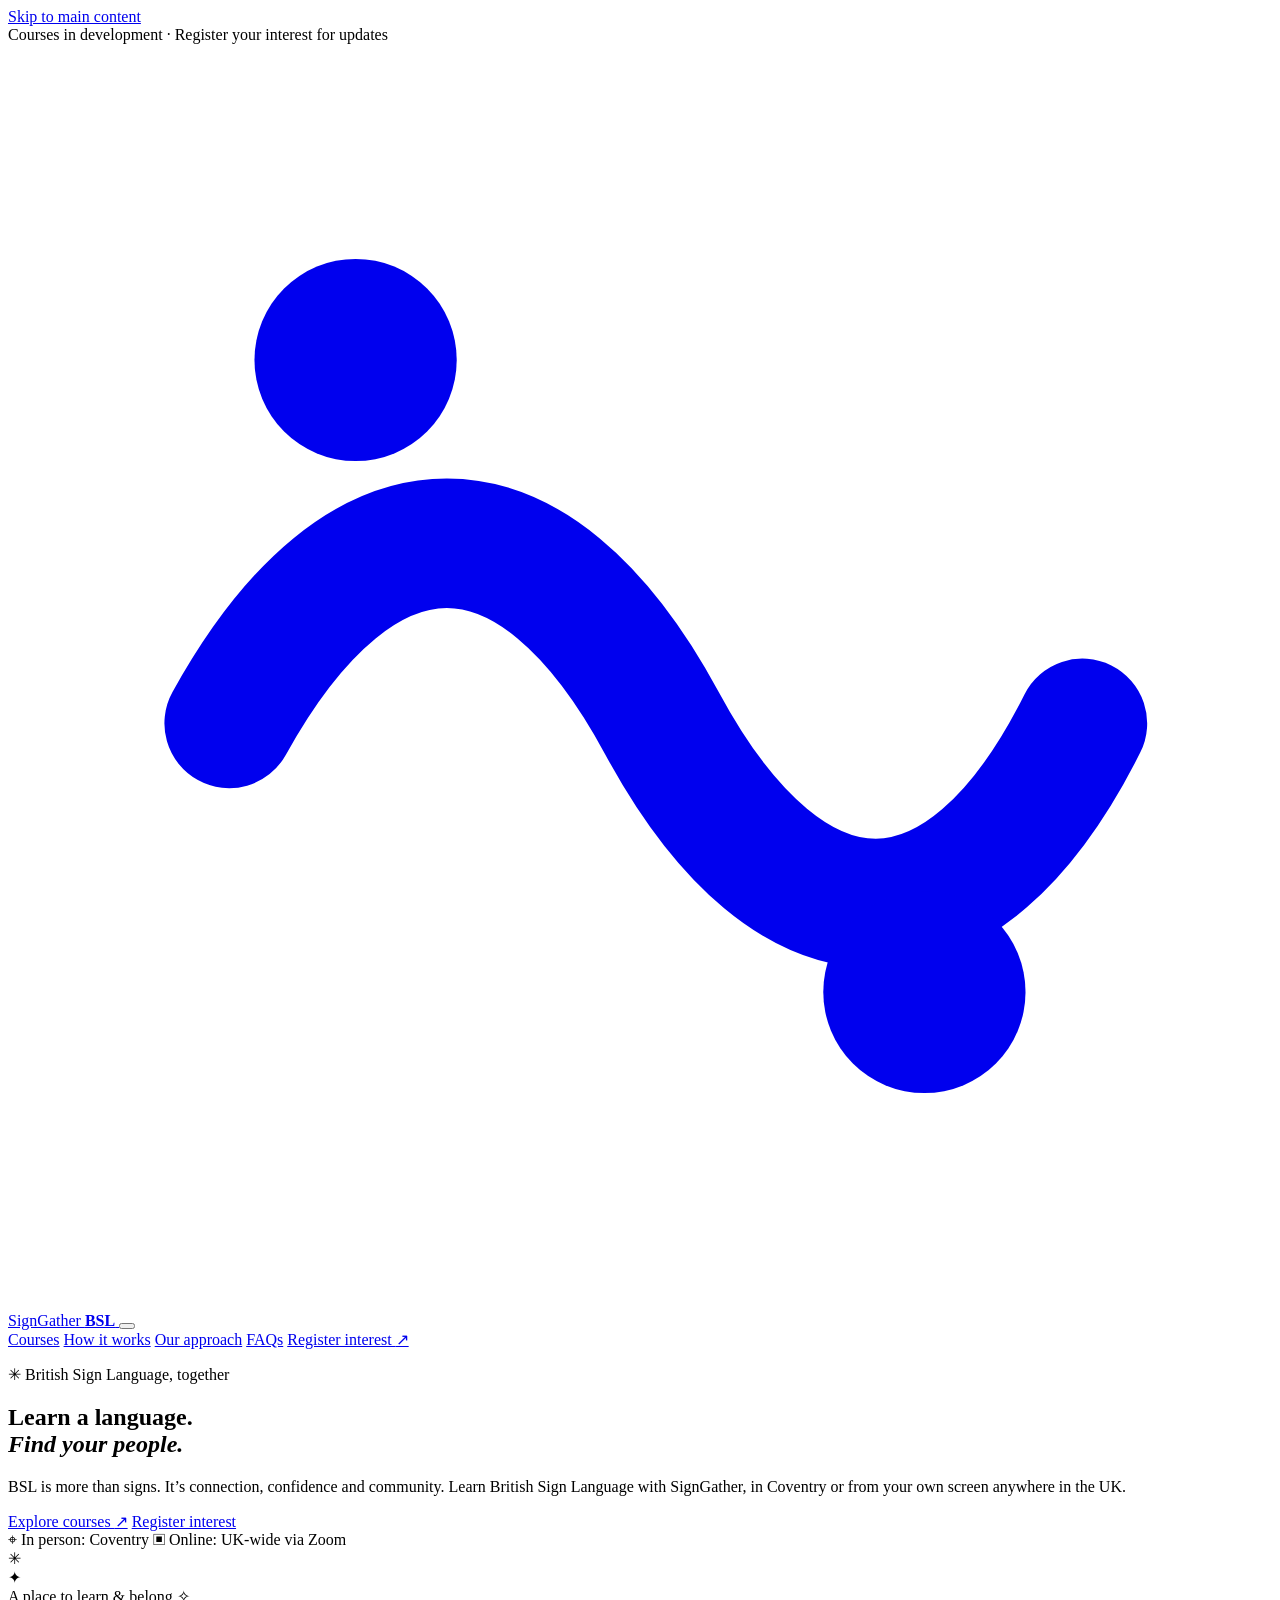
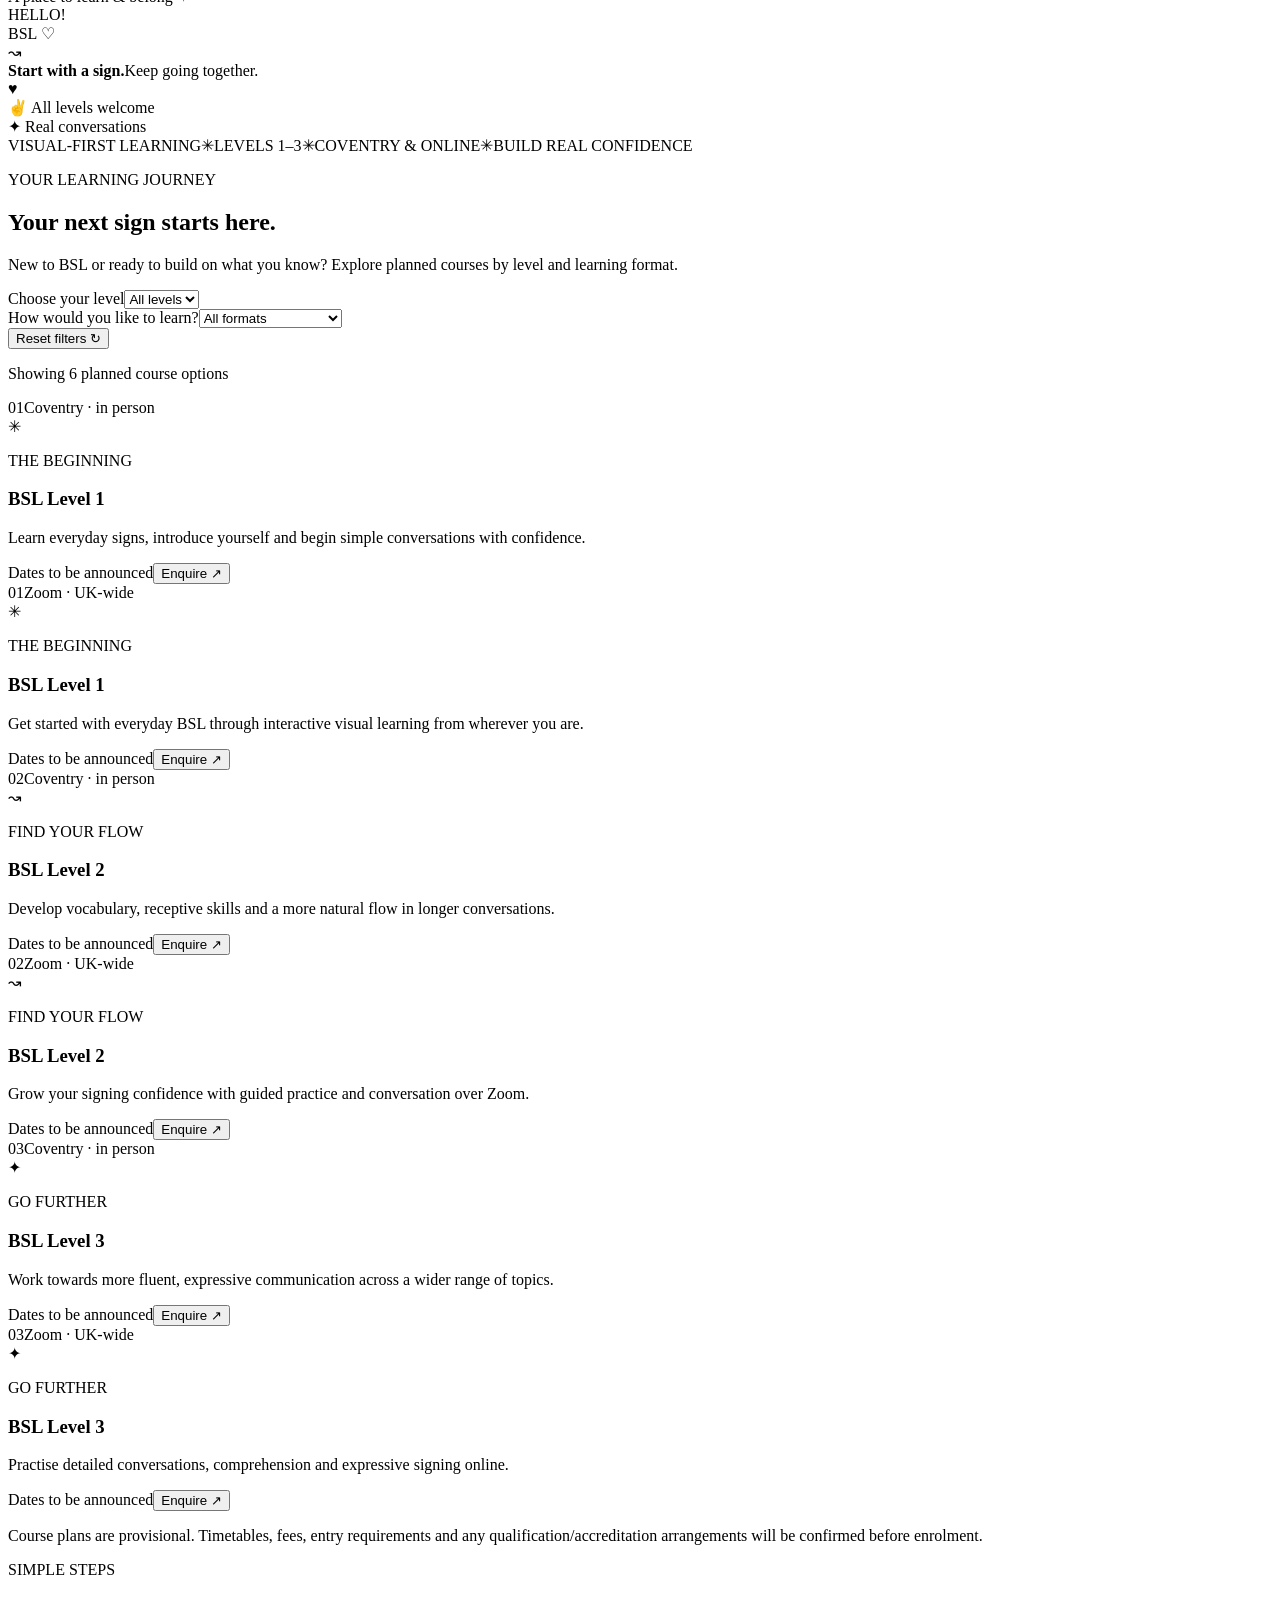
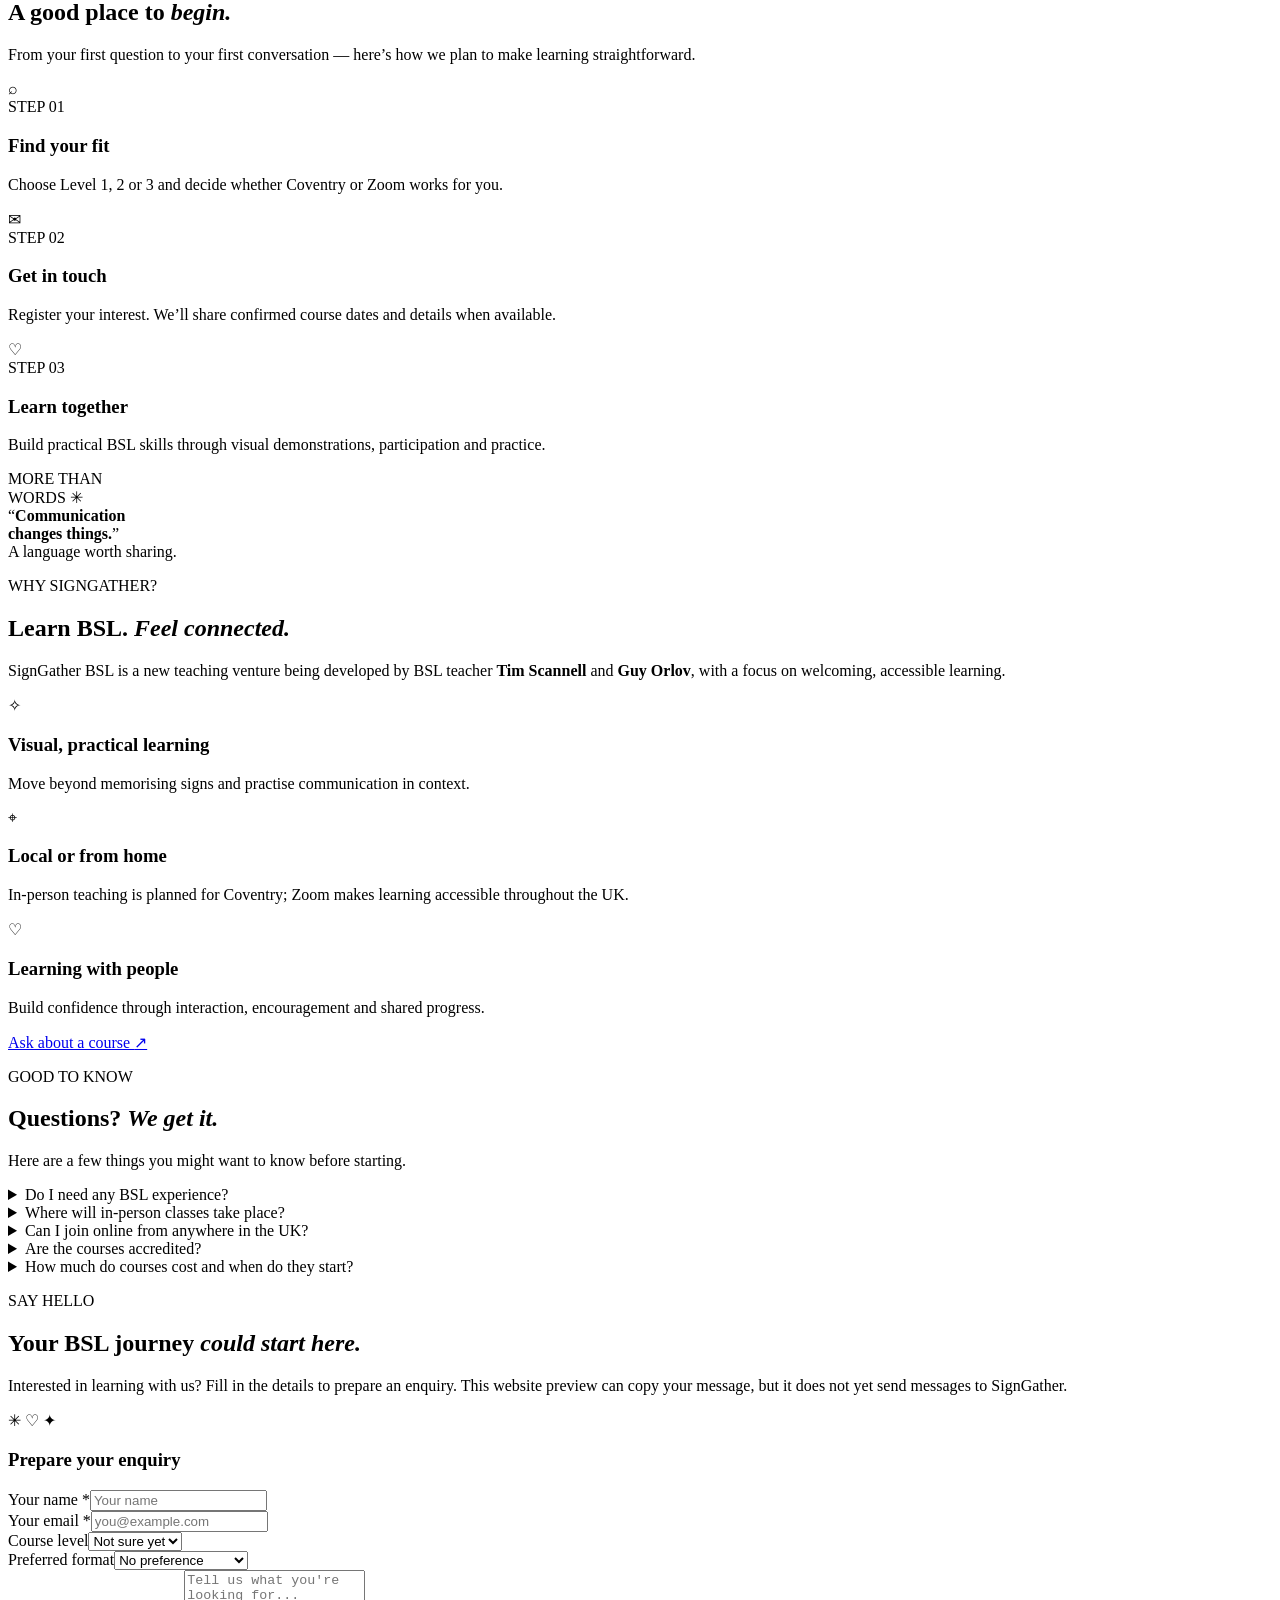
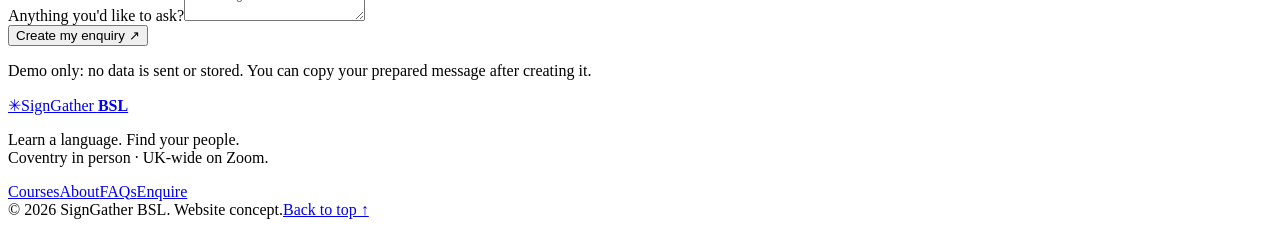
==== index.html @ 5416226f "Build SignGather BSL responsive homepage and course enquiry preview" ====
<!doctype html>
<html lang="en-GB">
<head>
  <meta charset="utf-8">
  <meta name="viewport" content="width=device-width, initial-scale=1">
  <meta name="theme-color" content="#153f44">
  <meta name="description" content="SignGather BSL: friendly British Sign Language learning at Levels 1–3. Join in-person courses in Coventry or learn on Zoom from anywhere in the UK.">
  <meta property="og:type" content="website">
  <meta property="og:title" content="SignGather BSL | Learn a language. Find your people.">
  <meta property="og:description" content="BSL Levels 1–3, in person in Coventry and online across the UK.">
  <title>SignGather BSL | Coventry & Online British Sign Language Courses</title>
  <link rel="icon" type="image/svg+xml" href="favicon.svg">
  <link rel="stylesheet" href="styles.css">
  <script type="application/ld+json">
  {"@context":"https://schema.org","@type":"EducationalOrganization","name":"SignGather BSL","description":"British Sign Language courses at Levels 1 to 3, in person in Coventry and online nationwide.","areaServed":[{"@type":"City","name":"Coventry"},{"@type":"Country","name":"United Kingdom"}]}
  </script>
  <script src="script.js" defer></script>
</head>
<body>
  <a class="skip-link" href="#main">Skip to main content</a>
  <div class="announcement"><span class="announcement-dot" aria-hidden="true"></span> Courses in development · Register your interest for updates</div>
  <header class="site-header">
    <div class="container header-inner">
      <a class="brand" href="#home" aria-label="SignGather BSL, homepage">
        <span class="brand-icon" aria-hidden="true"><svg viewBox="0 0 40 40"><path d="M7 21.5c4.2-7.6 9.6-7.6 13.7 0s9.5 7.6 13.3 0" fill="none" stroke="currentColor" stroke-width="4.1" stroke-linecap="round"/><circle cx="11" cy="10" r="3.2" fill="currentColor"/><circle cx="29" cy="30" r="3.2" fill="currentColor"/></svg></span>
        <span class="brand-name">SignGather <strong>BSL</strong></span>
      </a>
      <button type="button" class="menu-toggle" aria-expanded="false" aria-controls="main-navigation" aria-label="Open navigation"><span></span><span></span><span></span></button>
      <nav id="main-navigation" class="main-nav" aria-label="Main navigation">
        <a href="#courses">Courses</a>
        <a href="#how-it-works">How it works</a>
        <a href="#about">Our approach</a>
        <a href="#faq">FAQs</a>
        <a href="#enquire" class="nav-cta">Register interest <span aria-hidden="true">↗</span></a>
      </nav>
    </div>
  </header>

  <main id="main">
    <section class="hero" id="home" aria-labelledby="hero-heading">
      <div class="container hero-grid">
        <div class="hero-copy">
          <p class="eyebrow"><span class="eyebrow-icon" aria-hidden="true">✳</span> British Sign Language, together</p>
          <h1 id="hero-heading">Learn a language.<br><em>Find your people.</em></h1>
          <p class="hero-description">BSL is more than signs. It’s connection, confidence and community. Learn British Sign Language with SignGather, in Coventry or from your own screen anywhere in the UK.</p>
          <div class="hero-actions">
            <a href="#courses" class="button button-dark">Explore courses <span aria-hidden="true">↗</span></a>
            <a href="#enquire" class="button button-outline">Register interest</a>
          </div>
          <div class="hero-meta" aria-label="Available learning formats">
            <span><span class="meta-icon" aria-hidden="true">⌖</span> In person: Coventry</span>
            <span><span class="meta-icon" aria-hidden="true">▣</span> Online: UK-wide via Zoom</span>
          </div>
        </div>
        <div class="hero-art" aria-label="Illustration representing BSL learning and community">
          <div class="hero-orbit hero-orbit-one"></div>
          <div class="hero-orbit hero-orbit-two"></div>
          <div class="art-spark art-spark-one" aria-hidden="true">✳</div>
          <div class="art-spark art-spark-two" aria-hidden="true">✦</div>
          <div class="lesson-card">
            <div class="lesson-card-top"><span class="live-dot"></span> A place to learn & belong <span aria-hidden="true">✧</span></div>
            <div class="lesson-visual">
              <div class="person person-one"><span class="person-head"></span><span class="person-body"></span><span class="speech-bubble">HELLO!</span></div>
              <div class="person person-two"><span class="person-head"></span><span class="person-body"></span><span class="speech-bubble">BSL ♡</span></div>
              <div class="connecting-line" aria-hidden="true">↝</div>
            </div>
            <div class="lesson-card-bottom"><div><strong>Start with a sign.</strong><span>Keep going together.</span></div><span class="lesson-heart" aria-hidden="true">♥</span></div>
          </div>
          <div class="float-note float-note-top"><span aria-hidden="true">✌</span> All levels welcome</div>
          <div class="float-note float-note-bottom"><span aria-hidden="true">✦</span> Real conversations</div>
        </div>
      </div>
      <div class="hero-wave" aria-hidden="true"></div>
    </section>

    <section class="trust-strip" aria-label="Ways to learn">
      <div class="container trust-inner"><span>VISUAL-FIRST LEARNING</span><span class="trust-separator" aria-hidden="true">✳</span><span>LEVELS 1–3</span><span class="trust-separator" aria-hidden="true">✳</span><span>COVENTRY & ONLINE</span><span class="trust-separator" aria-hidden="true">✳</span><span>BUILD REAL CONFIDENCE</span></div>
    </section>

    <section class="section courses-section" id="courses" aria-labelledby="courses-heading">
      <div class="container">
        <div class="section-heading">
          <div><p class="eyebrow">YOUR LEARNING JOURNEY</p><h2 id="courses-heading">Your next sign starts <span class="highlight-underline">here.</span></h2></div>
          <p>New to BSL or ready to build on what you know? Explore planned courses by level and learning format.</p>
        </div>
        <div class="filter-bar" role="group" aria-label="Filter courses">
          <div class="filter-control"><label for="level-filter">Choose your level</label><select id="level-filter"><option value="all">All levels</option><option value="1">Level 1</option><option value="2">Level 2</option><option value="3">Level 3</option></select></div>
          <div class="filter-control"><label for="format-filter">How would you like to learn?</label><select id="format-filter"><option value="all">All formats</option><option value="coventry">In person · Coventry</option><option value="zoom">Online · Zoom</option></select></div>
          <button type="button" id="reset-filters" class="reset-button">Reset filters <span aria-hidden="true">↻</span></button>
        </div>
        <p id="course-count" class="course-count" role="status" aria-live="polite">Showing 6 planned course options</p>
        <div class="course-grid" id="course-grid">
          <article class="course-card" data-level="1" data-format="coventry">
            <div class="card-top"><span class="card-number">01</span><span class="tag tag-coral">Coventry · in person</span></div>
            <span class="card-symbol" aria-hidden="true">✳</span><p class="card-category">THE BEGINNING</p><h3>BSL Level 1</h3><p>Learn everyday signs, introduce yourself and begin simple conversations with confidence.</p>
            <div class="card-footer"><span>Dates to be announced</span><button type="button" class="course-select" data-course="Level 1" data-mode="Coventry in person" aria-label="Enquire about BSL Level 1 in Coventry">Enquire <span aria-hidden="true">↗</span></button></div>
          </article>
          <article class="course-card" data-level="1" data-format="zoom">
            <div class="card-top"><span class="card-number">01</span><span class="tag tag-blue">Zoom · UK-wide</span></div>
            <span class="card-symbol" aria-hidden="true">✳</span><p class="card-category">THE BEGINNING</p><h3>BSL Level 1</h3><p>Get started with everyday BSL through interactive visual learning from wherever you are.</p>
            <div class="card-footer"><span>Dates to be announced</span><button type="button" class="course-select" data-course="Level 1" data-mode="Online via Zoom" aria-label="Enquire about BSL Level 1 online">Enquire <span aria-hidden="true">↗</span></button></div>
          </article>
          <article class="course-card" data-level="2" data-format="coventry">
            <div class="card-top"><span class="card-number">02</span><span class="tag tag-coral">Coventry · in person</span></div>
            <span class="card-symbol" aria-hidden="true">↝</span><p class="card-category">FIND YOUR FLOW</p><h3>BSL Level 2</h3><p>Develop vocabulary, receptive skills and a more natural flow in longer conversations.</p>
            <div class="card-footer"><span>Dates to be announced</span><button type="button" class="course-select" data-course="Level 2" data-mode="Coventry in person" aria-label="Enquire about BSL Level 2 in Coventry">Enquire <span aria-hidden="true">↗</span></button></div>
          </article>
          <article class="course-card" data-level="2" data-format="zoom">
            <div class="card-top"><span class="card-number">02</span><span class="tag tag-blue">Zoom · UK-wide</span></div>
            <span class="card-symbol" aria-hidden="true">↝</span><p class="card-category">FIND YOUR FLOW</p><h3>BSL Level 2</h3><p>Grow your signing confidence with guided practice and conversation over Zoom.</p>
            <div class="card-footer"><span>Dates to be announced</span><button type="button" class="course-select" data-course="Level 2" data-mode="Online via Zoom" aria-label="Enquire about BSL Level 2 online">Enquire <span aria-hidden="true">↗</span></button></div>
          </article>
          <article class="course-card" data-level="3" data-format="coventry">
            <div class="card-top"><span class="card-number">03</span><span class="tag tag-coral">Coventry · in person</span></div>
            <span class="card-symbol" aria-hidden="true">✦</span><p class="card-category">GO FURTHER</p><h3>BSL Level 3</h3><p>Work towards more fluent, expressive communication across a wider range of topics.</p>
            <div class="card-footer"><span>Dates to be announced</span><button type="button" class="course-select" data-course="Level 3" data-mode="Coventry in person" aria-label="Enquire about BSL Level 3 in Coventry">Enquire <span aria-hidden="true">↗</span></button></div>
          </article>
          <article class="course-card" data-level="3" data-format="zoom">
            <div class="card-top"><span class="card-number">03</span><span class="tag tag-blue">Zoom · UK-wide</span></div>
            <span class="card-symbol" aria-hidden="true">✦</span><p class="card-category">GO FURTHER</p><h3>BSL Level 3</h3><p>Practise detailed conversations, comprehension and expressive signing online.</p>
            <div class="card-footer"><span>Dates to be announced</span><button type="button" class="course-select" data-course="Level 3" data-mode="Online via Zoom" aria-label="Enquire about BSL Level 3 online">Enquire <span aria-hidden="true">↗</span></button></div>
          </article>
        </div>
        <p class="small-print">Course plans are provisional. Timetables, fees, entry requirements and any qualification/accreditation arrangements will be confirmed before enrolment.</p>
      </div>
    </section>

    <section class="section steps-section" id="how-it-works" aria-labelledby="steps-heading">
      <div class="container">
        <div class="centered-heading"><p class="eyebrow">SIMPLE STEPS</p><h2 id="steps-heading">A good place to <em>begin.</em></h2><p>From your first question to your first conversation — here’s how we plan to make learning straightforward.</p></div>
        <div class="steps-grid">
          <div class="step"><div class="step-icon" aria-hidden="true">⌕</div><span class="step-index">STEP 01</span><h3>Find your fit</h3><p>Choose Level 1, 2 or 3 and decide whether Coventry or Zoom works for you.</p></div>
          <div class="step"><div class="step-icon" aria-hidden="true">✉</div><span class="step-index">STEP 02</span><h3>Get in touch</h3><p>Register your interest. We’ll share confirmed course dates and details when available.</p></div>
          <div class="step"><div class="step-icon" aria-hidden="true">♡</div><span class="step-index">STEP 03</span><h3>Learn together</h3><p>Build practical BSL skills through visual demonstrations, participation and practice.</p></div>
        </div>
      </div>
    </section>

    <section class="section about-section" id="about" aria-labelledby="about-heading">
      <div class="container about-grid">
        <div class="about-visual"><div class="about-sticker">MORE THAN<br>WORDS <span aria-hidden="true">✳</span></div><div class="about-graphic"><span aria-hidden="true">“</span><strong>Communication<br>changes things.</strong><span aria-hidden="true">”</span></div><div class="about-caption">A language worth sharing.</div></div>
        <div class="about-content"><p class="eyebrow">WHY SIGNGATHER?</p><h2 id="about-heading">Learn BSL. <em>Feel connected.</em></h2><p>SignGather BSL is a new teaching venture being developed by BSL teacher <strong>Tim Scannell</strong> and <strong>Guy Orlov</strong>, with a focus on welcoming, accessible learning.</p>
        <div class="benefit-list">
          <div><span class="benefit-icon" aria-hidden="true">✧</span><div><h3>Visual, practical learning</h3><p>Move beyond memorising signs and practise communication in context.</p></div></div>
          <div><span class="benefit-icon" aria-hidden="true">⌖</span><div><h3>Local or from home</h3><p>In-person teaching is planned for Coventry; Zoom makes learning accessible throughout the UK.</p></div></div>
          <div><span class="benefit-icon" aria-hidden="true">♡</span><div><h3>Learning with people</h3><p>Build confidence through interaction, encouragement and shared progress.</p></div></div>
        </div>
        <a class="text-link" href="#enquire">Ask about a course <span aria-hidden="true">↗</span></a></div>
      </div>
    </section>

    <section class="section faq-section" id="faq" aria-labelledby="faq-heading">
      <div class="container faq-grid"><div><p class="eyebrow">GOOD TO KNOW</p><h2 id="faq-heading">Questions? <em>We get it.</em></h2><p>Here are a few things you might want to know before starting.</p></div>
      <div class="faq-list">
        <details><summary>Do I need any BSL experience?</summary><p>Level 1 is intended as a starting point for beginners. For Levels 2 and 3, we’ll confirm the appropriate entry requirements before enrolment.</p></details>
        <details><summary>Where will in-person classes take place?</summary><p>In-person classes are planned for the Coventry area only. The exact venue will be shared when a course is confirmed.</p></details>
        <details><summary>Can I join online from anywhere in the UK?</summary><p>Yes. Zoom courses are intended to be available nationwide, subject to the confirmed timetable and places.</p></details>
        <details><summary>Are the courses accredited?</summary><p>Any awarding-body affiliation, assessment and qualification arrangements have not yet been announced. Please check the confirmed course details before booking.</p></details>
        <details><summary>How much do courses cost and when do they start?</summary><p>Fees and start dates have not yet been set. You can prepare an enquiry below so you’re ready to contact the team once contact details are published.</p></details>
      </div></div>
    </section>

    <section class="section enquiry-section" id="enquire" aria-labelledby="enquiry-heading">
      <div class="container enquiry-grid"><div class="enquiry-intro"><p class="eyebrow eyebrow-light">SAY HELLO</p><h2 id="enquiry-heading">Your BSL journey <em>could start here.</em></h2><p>Interested in learning with us? Fill in the details to prepare an enquiry. This website preview can copy your message, but it does not yet send messages to SignGather.</p><div class="enquiry-decoration" aria-hidden="true">✳ <span>♡</span> ✦</div></div>
      <form id="enquiry-form" class="enquiry-form" novalidate>
        <h3>Prepare your enquiry</h3>
        <div class="form-row"><div class="field"><label for="enquiry-name">Your name <span aria-hidden="true">*</span></label><input id="enquiry-name" name="name" type="text" autocomplete="name" required maxlength="100" placeholder="Your name"></div><div class="field"><label for="enquiry-email">Your email <span aria-hidden="true">*</span></label><input id="enquiry-email" name="email" type="email" autocomplete="email" required maxlength="150" placeholder="you@example.com"></div></div>
        <div class="form-row"><div class="field"><label for="enquiry-level">Course level</label><select id="enquiry-level" name="level"><option value="Not sure yet">Not sure yet</option><option value="Level 1">Level 1</option><option value="Level 2">Level 2</option><option value="Level 3">Level 3</option></select></div><div class="field"><label for="enquiry-mode">Preferred format</label><select id="enquiry-mode" name="format"><option value="No preference">No preference</option><option value="Coventry in person">Coventry in person</option><option value="Online via Zoom">Online via Zoom</option></select></div></div>
        <div class="field"><label for="enquiry-message">Anything you'd like to ask?</label><textarea id="enquiry-message" name="message" rows="3" maxlength="1000" placeholder="Tell us what you're looking for..."></textarea></div>
        <button type="submit" class="button button-coral">Create my enquiry <span aria-hidden="true">↗</span></button>
        <p class="form-help">Demo only: no data is sent or stored. You can copy your prepared message after creating it.</p>
        <div id="enquiry-output" class="enquiry-output" hidden><label for="enquiry-preview">Your prepared message</label><textarea id="enquiry-preview" readonly rows="8"></textarea><button type="button" class="button button-dark" id="copy-enquiry">Copy enquiry</button><p id="copy-status" role="status" aria-live="polite"></p></div>
      </form></div>
    </section>
  </main>
  <footer class="site-footer"><div class="container footer-top"><div><a class="brand footer-brand" href="#home"><span class="brand-icon" aria-hidden="true">✳</span><span class="brand-name">SignGather <strong>BSL</strong></span></a><p>Learn a language. Find your people.<br>Coventry in person · UK-wide on Zoom.</p></div><nav aria-label="Footer navigation"><a href="#courses">Courses</a><a href="#about">About</a><a href="#faq">FAQs</a><a href="#enquire">Enquire</a></nav></div><div class="container footer-bottom"><span>© <span id="current-year">2026</span> SignGather BSL. Website concept.</span><a href="#home">Back to top ↑</a></div></footer>
</body>
</html>
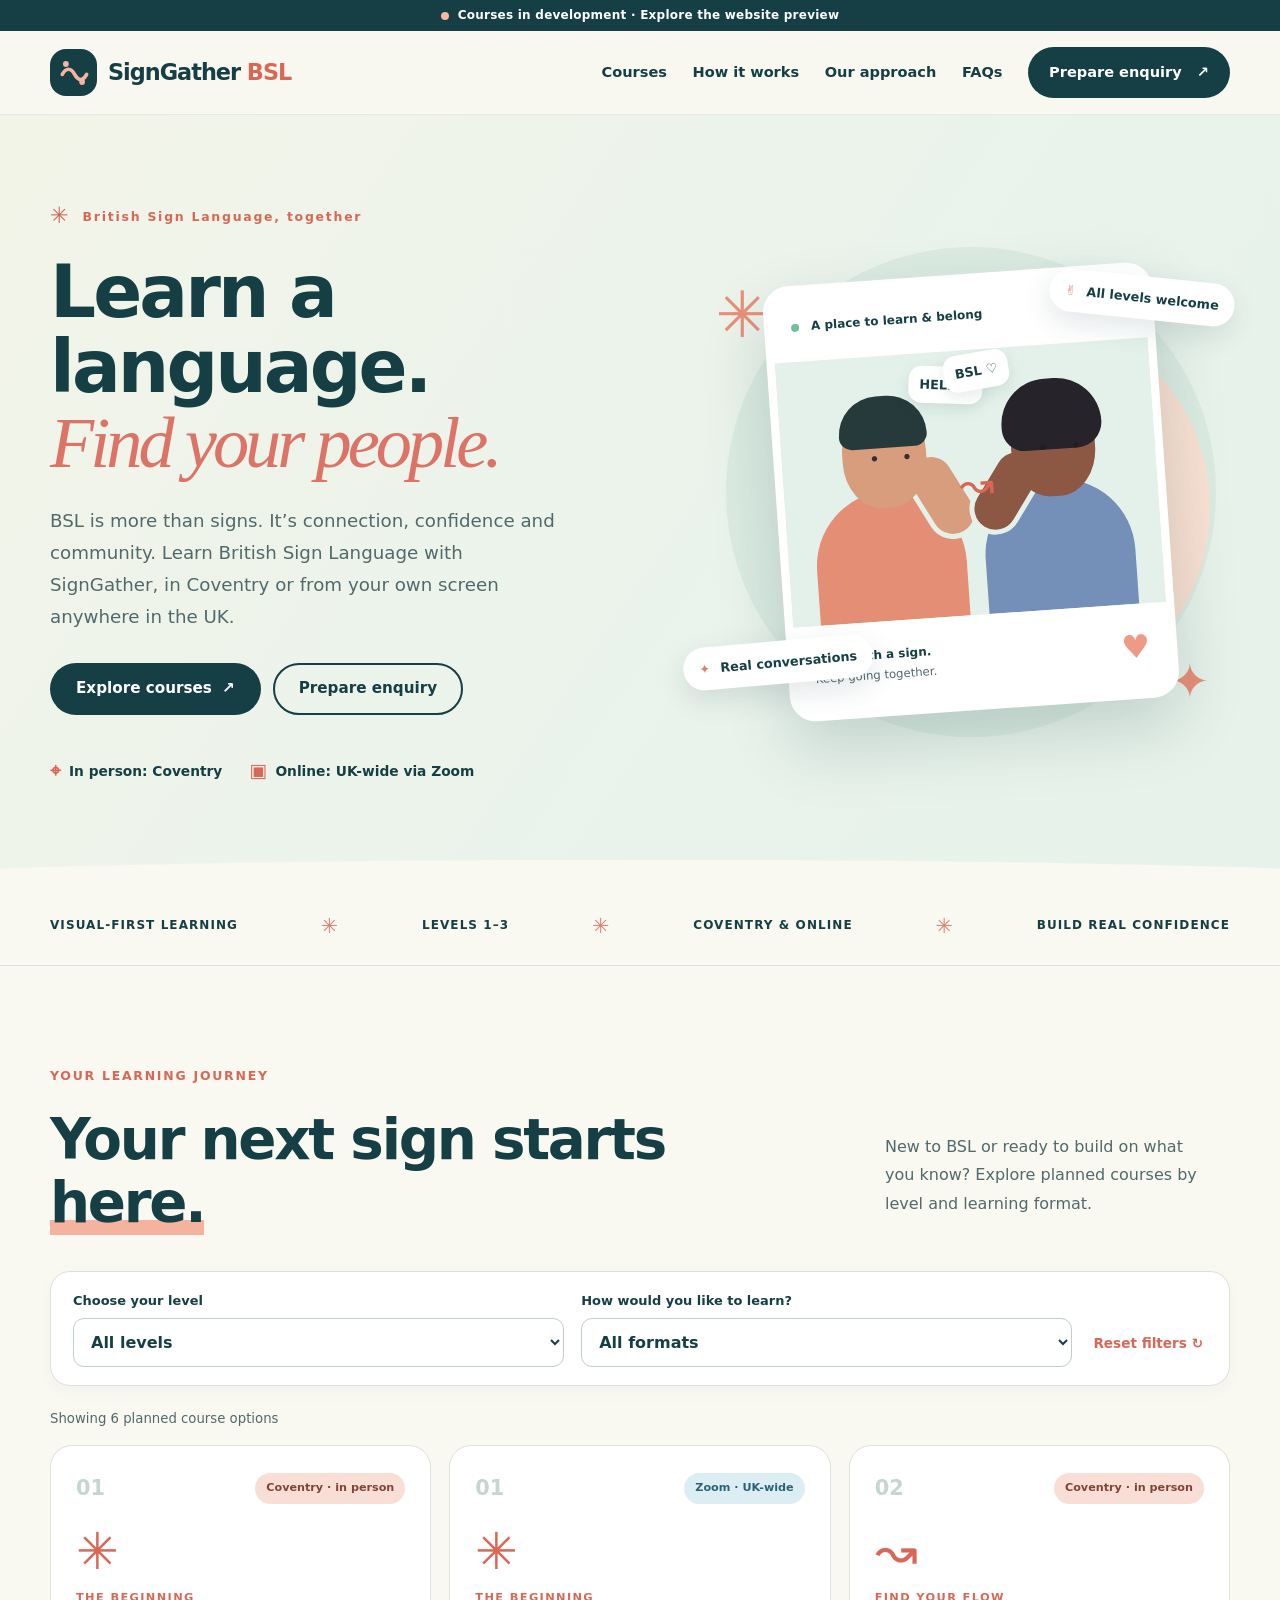
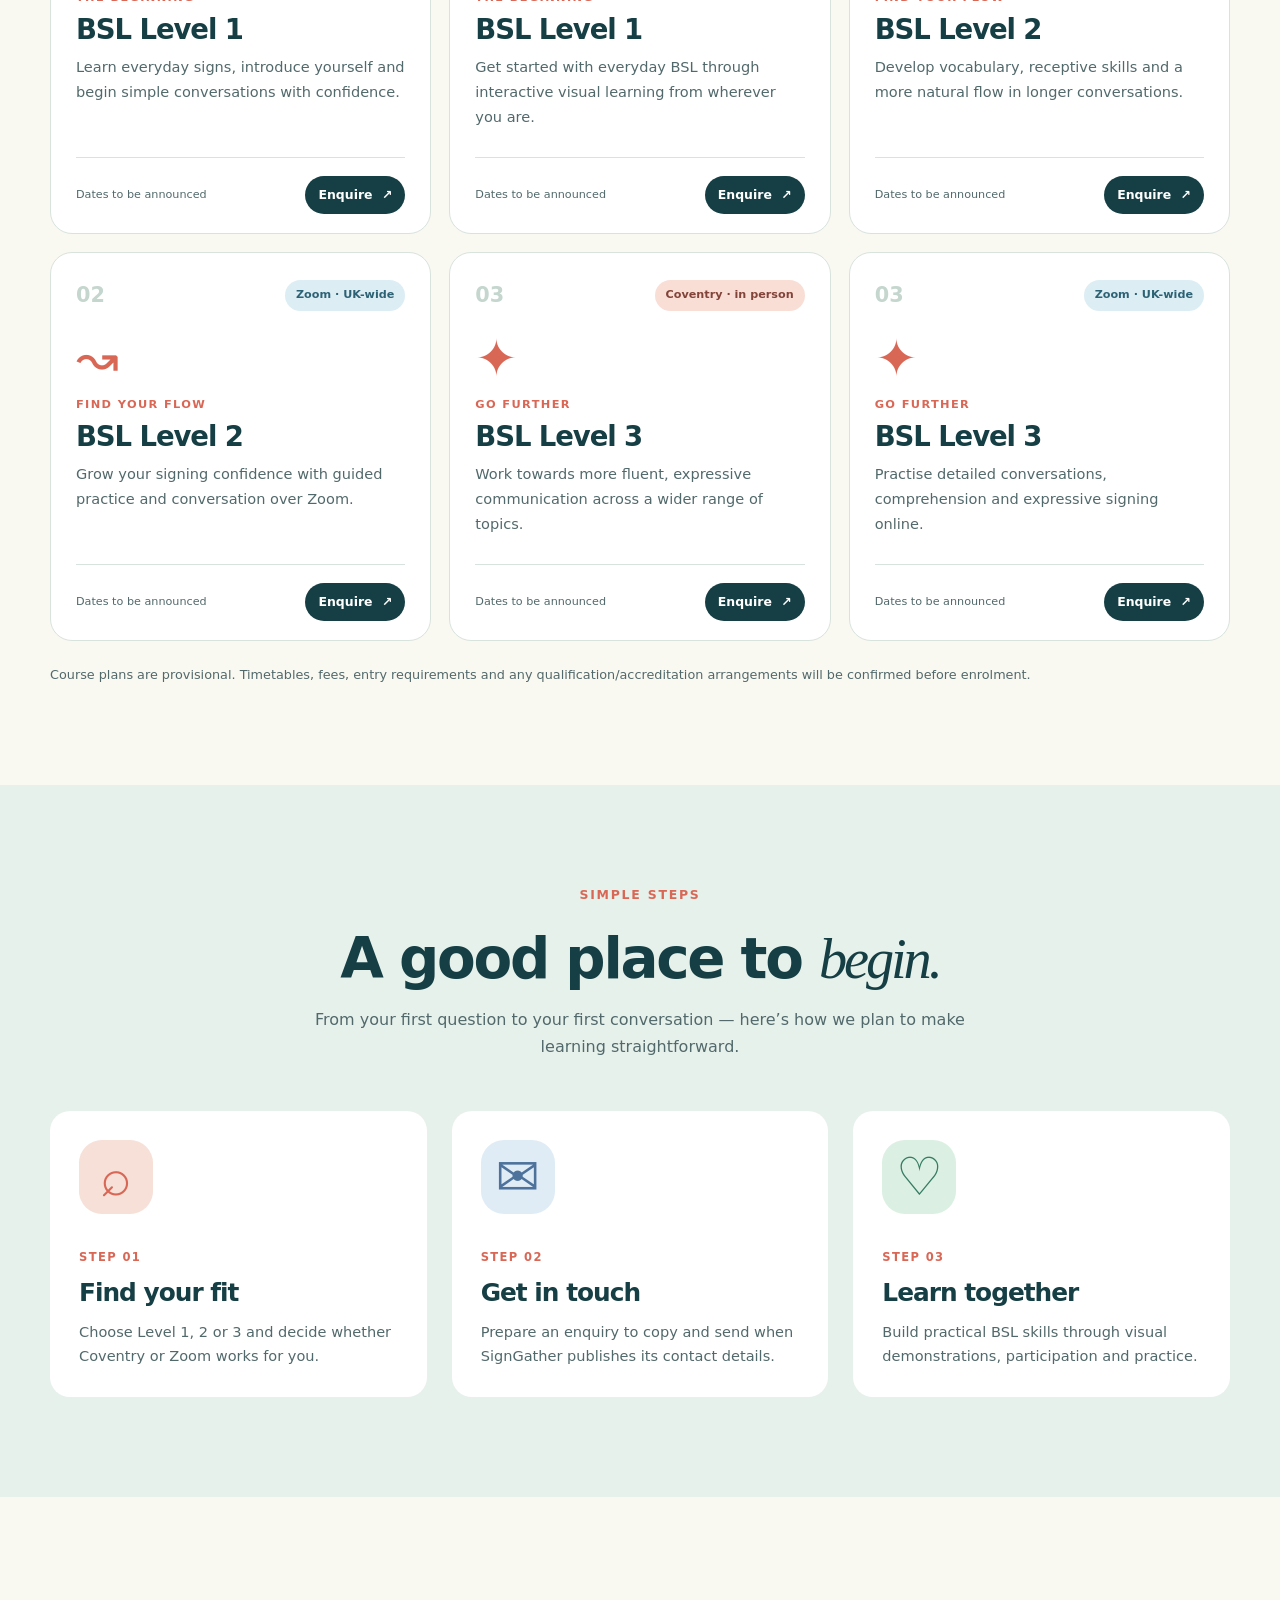
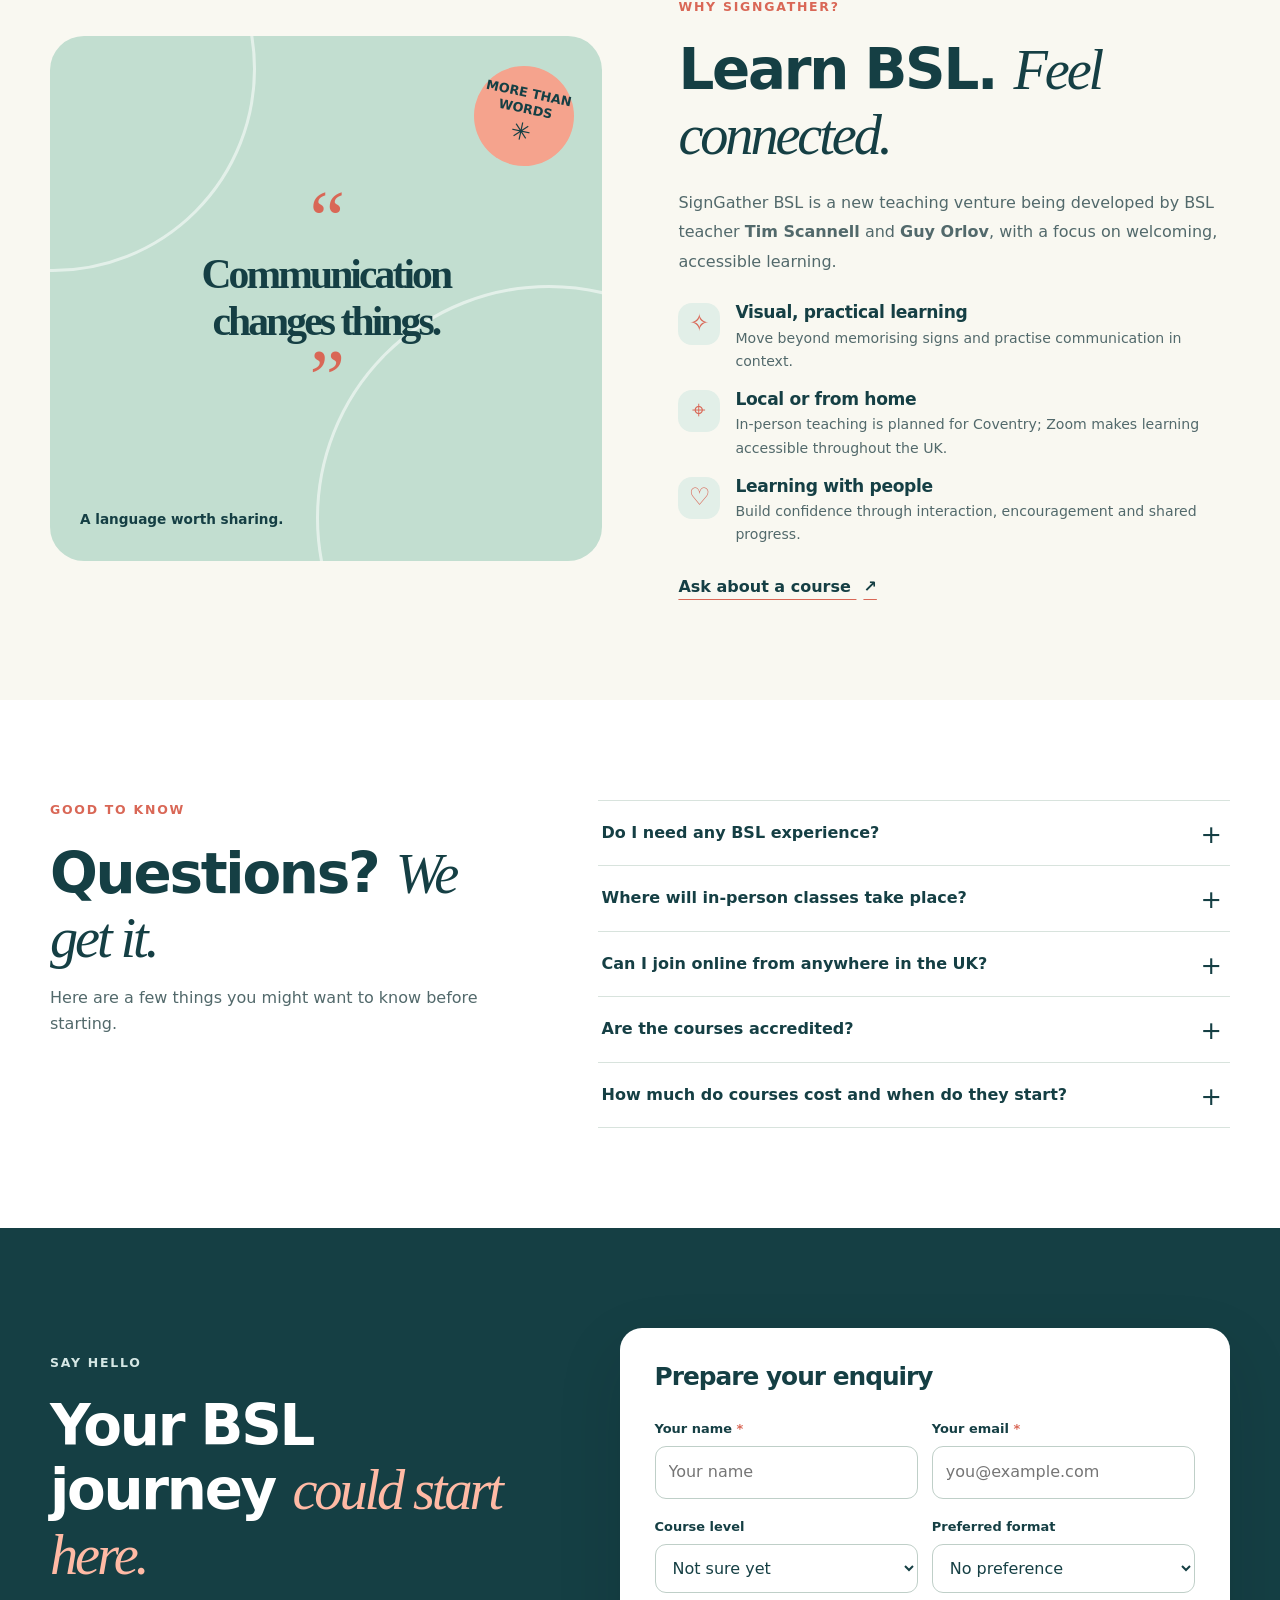
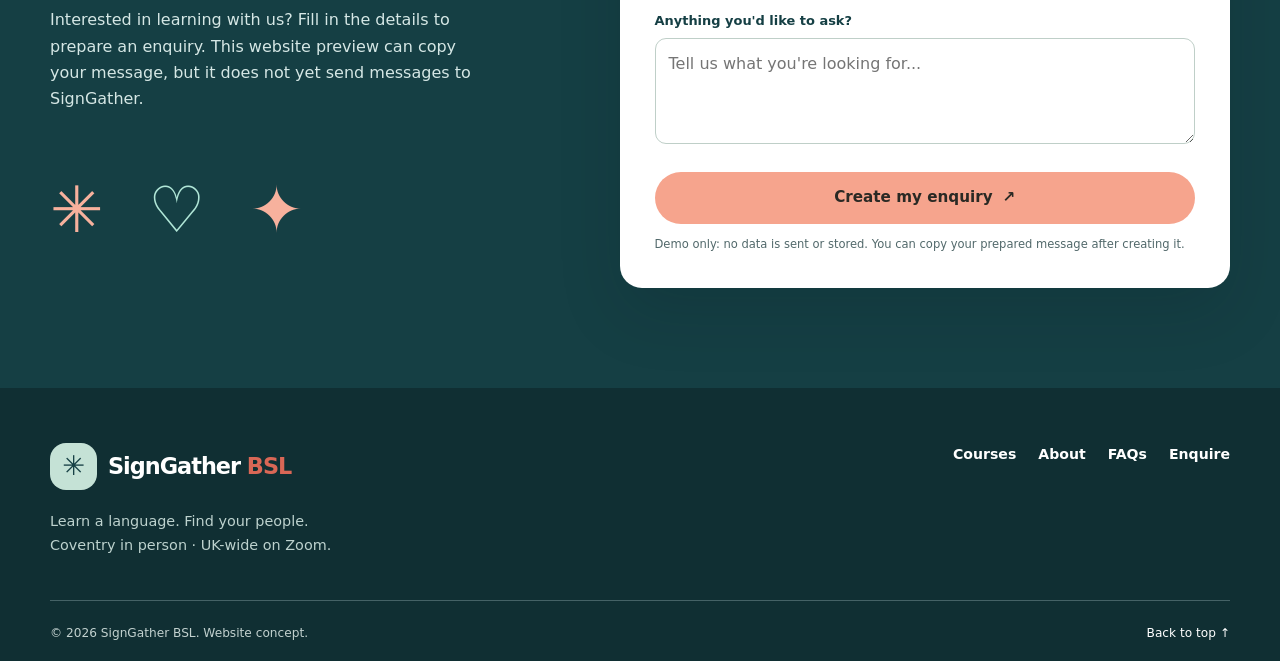
==== commit 596c5303: "Clarify that preview enquiries are prepared locally, not submitted" ====
--- a/index.html
+++ b/index.html
@@ -18,7 +18,7 @@
 </head>
 <body>
   <a class="skip-link" href="#main">Skip to main content</a>
-  <div class="announcement"><span class="announcement-dot" aria-hidden="true"></span> Courses in development · Register your interest for updates</div>
+  <div class="announcement"><span class="announcement-dot" aria-hidden="true"></span> Courses in development · Explore the website preview</div>
   <header class="site-header">
     <div class="container header-inner">
       <a class="brand" href="#home" aria-label="SignGather BSL, homepage">
@@ -31,7 +31,7 @@
         <a href="#how-it-works">How it works</a>
         <a href="#about">Our approach</a>
         <a href="#faq">FAQs</a>
-        <a href="#enquire" class="nav-cta">Register interest <span aria-hidden="true">↗</span></a>
+        <a href="#enquire" class="nav-cta">Prepare enquiry <span aria-hidden="true">↗</span></a>
       </nav>
     </div>
   </header>
@@ -45,7 +45,7 @@
           <p class="hero-description">BSL is more than signs. It’s connection, confidence and community. Learn British Sign Language with SignGather, in Coventry or from your own screen anywhere in the UK.</p>
           <div class="hero-actions">
             <a href="#courses" class="button button-dark">Explore courses <span aria-hidden="true">↗</span></a>
-            <a href="#enquire" class="button button-outline">Register interest</a>
+            <a href="#enquire" class="button button-outline">Prepare enquiry</a>
           </div>
           <div class="hero-meta" aria-label="Available learning formats">
             <span><span class="meta-icon" aria-hidden="true">⌖</span> In person: Coventry</span>
@@ -130,7 +130,7 @@
         <div class="centered-heading"><p class="eyebrow">SIMPLE STEPS</p><h2 id="steps-heading">A good place to <em>begin.</em></h2><p>From your first question to your first conversation — here’s how we plan to make learning straightforward.</p></div>
         <div class="steps-grid">
           <div class="step"><div class="step-icon" aria-hidden="true">⌕</div><span class="step-index">STEP 01</span><h3>Find your fit</h3><p>Choose Level 1, 2 or 3 and decide whether Coventry or Zoom works for you.</p></div>
-          <div class="step"><div class="step-icon" aria-hidden="true">✉</div><span class="step-index">STEP 02</span><h3>Get in touch</h3><p>Register your interest. We’ll share confirmed course dates and details when available.</p></div>
+          <div class="step"><div class="step-icon" aria-hidden="true">✉</div><span class="step-index">STEP 02</span><h3>Get in touch</h3><p>Prepare an enquiry to copy and send when SignGather publishes its contact details.</p></div>
           <div class="step"><div class="step-icon" aria-hidden="true">♡</div><span class="step-index">STEP 03</span><h3>Learn together</h3><p>Build practical BSL skills through visual demonstrations, participation and practice.</p></div>
         </div>
       </div>
--- a/styles.css
+++ b/styles.css
@@ -0,0 +1,6 @@
+:root{color-scheme:light;--ink:#153f44;--ink-dark:#102f33;--muted:#52696b;--cream:#f9f8f1;--paper:#fffefa;--teal:#ccece3;--mint:#e4f2ec;--coral:#f6a48d;--coral-deep:#d96756;--line:#d8e3dd;--blue:#dcecf4;--radius:22px;--shadow:0 18px 55px rgba(16,47,51,.10)}
+*{box-sizing:border-box}html{scroll-behavior:smooth;scroll-padding-top:92px}body{margin:0;background:var(--cream);color:var(--ink);font:400 16px/1.65 system-ui,-apple-system,BlinkMacSystemFont,"Segoe UI",sans-serif;-webkit-font-smoothing:antialiased}a{color:inherit;text-decoration:none}button,input,select,textarea{font:inherit}button{cursor:pointer}svg{max-width:100%}h1,h2,h3,p{margin-top:0}h1,h2,h3{line-height:1.13;letter-spacing:-.04em}h2{font-size:clamp(2.45rem,4.4vw,4.25rem)}h3{font-size:1.4rem}p{color:var(--muted)}em{font-family:Georgia,"Times New Roman",serif;font-style:italic;font-weight:400;letter-spacing:-.055em}::selection{background:#f6a48d;color:#153f44}:focus-visible{outline:3px solid var(--coral-deep);outline-offset:4px}button:focus-visible,a:focus-visible,input:focus-visible,select:focus-visible,textarea:focus-visible{outline:3px solid #a83d35;outline-offset:3px}[hidden]{display:none!important}.container{width:min(1180px,calc(100% - 48px));margin-inline:auto}.skip-link{position:absolute;z-index:1000;top:-80px;left:16px;background:#fff;padding:12px 20px;border:3px solid var(--ink)}.skip-link:focus{top:12px}.announcement{display:flex;justify-content:center;align-items:center;gap:9px;min-height:31px;padding:5px 16px;background:var(--ink);color:#fff;font-size:.75rem;font-weight:750;letter-spacing:.02em;text-align:center}.announcement-dot,.live-dot{width:8px;height:8px;display:inline-block;flex:none;border-radius:100%;background:#f9b6a3}.site-header{position:relative;z-index:20;background:rgba(249,248,241,.96);border-bottom:1px solid rgba(21,63,68,.08)}.header-inner{min-height:83px;display:flex;justify-content:space-between;align-items:center;gap:32px}.brand{display:inline-flex;align-items:center;gap:11px;font-size:1.4rem;white-space:nowrap;font-weight:800;letter-spacing:-.045em}.brand strong{color:var(--coral-deep)}.brand-icon{display:grid;place-items:center;width:47px;height:47px;border-radius:16px;background:var(--ink);color:#f5b4a1;font-weight:800;font-size:2.1rem}.brand-icon svg{width:36px;height:36px}.main-nav{display:flex;align-items:center;gap:clamp(14px,2vw,32px);font-size:.91rem;font-weight:650}.main-nav a:not(.nav-cta):hover,.site-footer a:hover{color:var(--coral-deep)}.nav-cta{background:var(--ink);color:#fff;border-radius:100px;padding:13px 21px}.nav-cta:hover,.button-dark:hover{background:#245d61}.nav-cta span,.button span{margin-left:10px}.menu-toggle{display:none}.hero{position:relative;overflow:hidden;background:linear-gradient(124deg,#f3f4e8 0%,#e9f3ec 63%,#e6f2ea 100%)}.hero-grid{min-height:640px;padding-block:82px 98px;display:grid;grid-template-columns:1.08fr .92fr;align-items:center;gap:55px}.eyebrow{margin:0 0 21px;color:var(--coral-deep);font-size:.78rem;font-weight:850;letter-spacing:.14em}.eyebrow-icon{font-size:1.4rem;vertical-align:-2px;margin-right:6px}.hero h1{font-size:clamp(3.25rem,5.65vw,6.1rem);line-height:1.035;margin-bottom:25px}.hero h1 em{color:#db7366;white-space:nowrap}.hero-description{max-width:520px;font-size:1.14rem;line-height:1.75}.hero-actions{display:flex;flex-wrap:wrap;gap:12px;margin-top:30px}.button{display:inline-flex;align-items:center;justify-content:center;border:2px solid transparent;border-radius:99px;padding:14px 24px;font-weight:780;font-size:.95rem;line-height:1.3;min-height:52px;transition:transform .2s,background .2s}.button:hover{transform:translateY(-2px)}.button-dark{background:var(--ink);color:#fff}.button-outline{border-color:var(--ink);color:var(--ink);background:transparent}.button-outline:hover{background:#fff}.button-coral{background:var(--coral);color:#2a2924}.button-coral:hover{background:#ffd0bd}.hero-meta{display:flex;flex-wrap:wrap;gap:13px 27px;font-size:.86rem;font-weight:730;margin-top:40px}.hero-meta span{display:flex;align-items:center;gap:8px}.meta-icon{font-size:1.2rem;color:var(--coral-deep)}.hero-art{position:relative;min-height:465px;display:grid;place-items:center;isolation:isolate}.hero-orbit{position:absolute;z-index:-1;border-radius:50%;background:#dbebe2}.hero-orbit-one{width:105%;aspect-ratio:1/1;max-width:490px;transform:rotate(16deg)}.hero-orbit-two{width:77%;aspect-ratio:1/1;background:#f9e0d2;transform:translate(40px,16px)}.lesson-card{position:relative;width:min(390px,90%);background:var(--paper);border:8px solid #fff;border-radius:26px;box-shadow:0 27px 65px rgba(17,60,62,.18);transform:rotate(-4deg);overflow:hidden}.lesson-card-top,.lesson-card-bottom{display:flex;align-items:center;justify-content:space-between;gap:12px;padding:17px 19px;background:#fff;font-size:.75rem;font-weight:800}.lesson-card-top{justify-content:flex-start}.lesson-card-top>span:last-child{margin-left:auto;font-size:1.3rem}.lesson-card-top .live-dot{background:#77be9b}.lesson-visual{height:265px;position:relative;display:flex;justify-content:space-around;align-items:flex-end;padding:0 18px;background:#e3f1ea;overflow:hidden}.person{width:44%;height:225px;position:relative;display:flex;flex-direction:column;align-items:center;justify-content:flex-end}.person-head{width:84px;height:105px;border-radius:47% 47% 45% 45%;background:#d89d7c;position:absolute;top:7px;z-index:3}.person-head:before{content:"";position:absolute;inset:-7px -2px 60px;border-radius:55px 55px 18px 18px;background:#263a3c}.person-head:after{content:"•  •";position:absolute;top:41px;left:27px;font-size:1.15rem;letter-spacing:8px;color:#362e30}.person-body{width:150px;height:130px;background:#e58e76;border-radius:85px 85px 0 0;position:relative}.person-body:after{content:"";position:absolute;width:42px;height:83px;border-radius:50px;background:#d89d7c;right:-6px;top:-38px;transform:rotate(-28deg);border:5px solid #e3f1ea}.person-two .person-head{background:#8c5844}.person-two .person-head:before{inset:-13px -8px 47px;border-radius:50px 50px 28px 25px;background:#26232b}.person-two .person-head:after{color:#211d20}.person-two .person-body{background:#748fb8}.person-two .person-body:after{background:#8c5844;right:auto;left:-1px;transform:rotate(35deg)}.speech-bubble{position:absolute;top:-25px;right:-29px;z-index:7;background:#fff;color:var(--ink);padding:8px 11px;border-radius:13px;box-shadow:0 5px 15px #1b4c451c;transform:rotate(6deg);font-size:.8rem;font-weight:900;white-space:nowrap}.person-two .speech-bubble{right:auto;left:-29px;top:-37px;transform:rotate(-6deg)}.connecting-line{position:absolute;top:38%;z-index:9;left:47%;font-size:2.6rem;color:var(--coral-deep)}.lesson-card-bottom strong,.lesson-card-bottom span{display:block}.lesson-card-bottom span{color:var(--muted);font-size:.73rem;font-weight:500}.lesson-heart{font-size:2rem!important;color:#ef9a87!important}.float-note{position:absolute;z-index:3;background:#fff;padding:11px 16px;border-radius:99px;box-shadow:0 10px 29px rgba(17,60,62,.12);font-size:.8rem;font-weight:800;white-space:nowrap}.float-note span{color:#e57b6b;margin-right:6px}.float-note-top{top:17px;right:-5px;transform:rotate(6deg)}.float-note-bottom{bottom:40px;left:-30px;transform:rotate(-5deg)}.art-spark{position:absolute;color:#e98f79}.art-spark-one{font-size:4rem;top:4px;left:3px}.art-spark-two{font-size:3rem;bottom:3px;right:20px}.hero-wave{position:absolute;bottom:-1px;left:0;right:0;height:26px;background:var(--cream);clip-path:ellipse(67% 100% at 50% 100%)}.trust-strip{padding:24px 0 22px;background:var(--cream);border-bottom:1px solid var(--line)}.trust-inner{display:flex;align-items:center;justify-content:space-between;gap:14px;font-size:.75rem;font-weight:860;letter-spacing:.09em}.trust-separator{color:#db8070;font-size:1.3rem}.section{padding:100px 0}.section-heading{display:grid;grid-template-columns:1.4fr .6fr;gap:30px;align-items:end;margin-bottom:36px}.section-heading h2{max-width:720px;margin-bottom:0}.section-heading>p{max-width:320px;line-height:1.8}.highlight-underline{background:linear-gradient(transparent 77%,#f5b39f 0)}.filter-bar{display:flex;align-items:end;gap:17px;padding:18px 22px;border:1px solid var(--line);border-radius:20px;background:#fff;box-shadow:0 5px 20px rgba(16,47,51,.03)}.filter-control{flex:1}.filter-control label,.field label{display:block;color:var(--ink);margin-bottom:7px;font-size:.81rem;font-weight:800}select,input,textarea{width:100%;border:1.5px solid #bfcfc8;border-radius:11px;padding:12px 13px;background:#fff;color:var(--ink);min-height:49px}select{padding-right:28px}.filter-control select{font-weight:690}.reset-button{border:0;background:transparent;color:var(--coral-deep);font-size:.85rem;font-weight:800;min-height:48px;padding:0 4px}.reset-button:hover{text-decoration:underline}.course-count{font-size:.83rem;margin:22px 0 15px;color:var(--muted)}.course-grid{display:grid;grid-template-columns:repeat(3,minmax(0,1fr));gap:18px}.course-card{min-width:0;min-height:350px;display:flex;flex-direction:column;padding:25px 25px 19px;background:#fff;border:1px solid var(--line);border-radius:var(--radius);transition:box-shadow .2s,transform .2s}.course-card:hover{box-shadow:var(--shadow);transform:translateY(-4px)}.card-top{display:flex;justify-content:space-between;align-items:center;gap:8px}.card-number{font-size:1.3rem;font-weight:900;color:#c4d6ce}.tag{border-radius:100px;padding:6px 11px;font-size:.7rem;font-weight:790;white-space:nowrap}.tag-coral{background:#f9ded6;color:#824338}.tag-blue{background:#dcedf4;color:#2d6275}.card-symbol{display:flex;align-items:center;margin-top:25px;margin-bottom:14px;height:44px;color:var(--coral-deep);font-size:3.2rem;font-family:Georgia,serif}.card-category{margin-bottom:7px;color:var(--coral-deep);font-size:.71rem;font-weight:850;letter-spacing:.12em}.course-card h3{margin-bottom:10px;font-size:1.72rem}.course-card>p:not(.card-category){margin-bottom:27px;font-size:.91rem;line-height:1.7}.card-footer{margin-top:auto;padding-top:18px;display:flex;align-items:center;justify-content:space-between;gap:10px;border-top:1px solid var(--line)}.card-footer>span{font-size:.7rem;color:var(--muted)}.course-select{flex:none;background:var(--ink);border:0;border-radius:50px;color:#fff;padding:9px 13px;font-size:.78rem;font-weight:780}.course-select:hover{background:#276268}.course-select span{margin-left:5px}.small-print{font-size:.8rem;margin:23px 0 0}.steps-section{background:#e7f1eb}.centered-heading{text-align:center;max-width:690px;margin:0 auto 51px}.centered-heading h2{margin-bottom:16px}.steps-grid{display:grid;grid-template-columns:repeat(3,minmax(0,1fr));gap:25px}.step{padding:29px;border-radius:20px;background:#fff}.step-icon{width:74px;height:74px;display:grid;place-items:center;margin-bottom:29px;border-radius:23px;background:#f6e0d7;color:var(--coral-deep);font-size:3.3rem;line-height:1}.step:nth-child(2) .step-icon{background:#e0ecf5;color:#4d729b}.step:nth-child(3) .step-icon{background:#dbf0e2;color:#367b63}.step-index{color:var(--coral-deep);font-size:.72rem;font-weight:870;letter-spacing:.12em}.step h3{margin:9px 0 13px;font-size:1.55rem}.step p{margin-bottom:0;font-size:.91rem}.about-section{background:var(--cream)}.about-grid{display:grid;grid-template-columns:1fr 1fr;gap:clamp(40px,6vw,100px);align-items:center}.about-visual{position:relative;min-height:525px;padding:55px;display:grid;place-items:center;border-radius:34px;background:#c2ded0;overflow:hidden}.about-visual:before,.about-visual:after{content:"";position:absolute;border:3px solid rgba(255,255,255,.55);border-radius:50%;width:400px;height:400px}.about-visual:before{top:-170px;left:-200px}.about-visual:after{right:-180px;bottom:-190px;width:460px;height:460px}.about-sticker{position:absolute;top:30px;right:28px;z-index:2;width:100px;height:100px;background:#f5a38d;border-radius:50%;display:grid;place-content:center;text-align:center;transform:rotate(12deg);font-size:.8rem;font-weight:900;line-height:1.25}.about-sticker span{font-size:1.5rem}.about-graphic{position:relative;z-index:1;text-align:center;font-family:Georgia,serif;font-size:2.6rem;line-height:1.15;letter-spacing:-.07em}.about-graphic strong{display:block;font-weight:600}.about-graphic span{display:block;font-size:5rem;line-height:.8;color:var(--coral-deep)}.about-caption{position:absolute;bottom:30px;left:30px;font-size:.85rem;font-weight:800}.about-content h2{margin-bottom:20px}.about-content>p:not(.eyebrow){font-size:1rem;line-height:1.85}.benefit-list{margin:27px 0}.benefit-list>div{display:flex;align-items:flex-start;gap:15px;margin-bottom:17px}.benefit-icon{width:42px;height:42px;border-radius:14px;background:#e2efe8;color:var(--coral-deep);display:grid;place-items:center;flex:none;font-size:1.5rem}.benefit-list h3{font-size:1.07rem;letter-spacing:-.02em;margin-bottom:4px}.benefit-list p{font-size:.88rem;margin-bottom:0}.text-link{font-weight:900;text-decoration:underline;text-decoration-color:var(--coral-deep);text-underline-offset:7px}.text-link span{margin-left:7px}.faq-section{background:#fff}.faq-grid{display:grid;grid-template-columns:.85fr 1.15fr;gap:80px}.faq-grid h2{margin-bottom:14px}.faq-list{border-top:1px solid var(--line)}.faq-list details{border-bottom:1px solid var(--line);padding:21px 4px}.faq-list summary{position:relative;cursor:pointer;list-style:none;padding-right:35px;font-size:1rem;font-weight:770;line-height:1.4}.faq-list summary::-webkit-details-marker{display:none}.faq-list summary:after{content:"+";font-size:1.6rem;font-weight:400;position:absolute;right:4px;top:-5px}.faq-list details[open] summary:after{content:"−"}.faq-list details p{margin:14px 0 0;font-size:.93rem;line-height:1.8}.enquiry-section{background:var(--ink);color:#fff}.enquiry-grid{display:grid;grid-template-columns:.9fr 1.1fr;gap:70px;align-items:center}.eyebrow-light{color:#ffb7a5}.enquiry-intro h2{margin-bottom:20px}.enquiry-intro h2 em{color:#ffbaa5}.enquiry-intro p{color:#d5e7e5;max-width:425px}.enquiry-decoration{margin-top:45px;color:#f7b19d;font-size:4rem;word-spacing:24px}.enquiry-decoration span{color:#b0e6d7}.enquiry-form{background:#fff;color:var(--ink);padding:35px;border-radius:var(--radius);box-shadow:0 25px 65px rgba(3,23,25,.14)}.enquiry-form h3{margin-bottom:27px;font-size:1.55rem}.form-row{display:grid;grid-template-columns:repeat(2,minmax(0,1fr));gap:14px}.field{margin-bottom:17px}.field label span{color:var(--coral-deep)}.field textarea{resize:vertical;min-height:95px}.enquiry-form .button{width:100%;margin-top:3px}.form-help{margin:12px 0 0;font-size:.72rem;line-height:1.5}.enquiry-output{margin-top:20px;padding-top:20px;border-top:1px solid var(--line)}.enquiry-output label{font-size:.84rem;font-weight:850;display:block;margin-bottom:8px}.enquiry-output textarea{min-height:175px;font-size:.85rem}.enquiry-output .button{margin-top:10px}.enquiry-output p{font-size:.8rem;margin:7px 0 0}.site-footer{background:var(--ink-dark);color:#fff;padding:55px 0 18px}.footer-top{display:flex;justify-content:space-between;gap:30px;padding-bottom:42px}.footer-brand .brand-icon{background:#c5e2d6;color:var(--ink);font-size:1.7rem}.footer-top p{color:#bdd2ce;font-size:.9rem;margin:20px 0 0}.footer-top nav{display:flex;align-items:flex-start;gap:22px;flex-wrap:wrap;font-size:.88rem;font-weight:750}.footer-bottom{display:flex;justify-content:space-between;align-items:center;gap:20px;border-top:1px solid #456266;padding-top:22px;font-size:.76rem;color:#c2d1cf}.footer-bottom a{color:#fff}
+@media(max-width:1050px){.hero-grid{gap:20px}.hero h1{font-size:clamp(3.5rem,6.3vw,5.2rem)}.lesson-card{width:min(350px,96%)}.float-note-top{right:0}.course-grid{grid-template-columns:repeat(2,minmax(0,1fr))}.faq-grid{gap:45px}}
+@media(max-width:800px){.container{width:min(100% - 36px,650px)}.header-inner{min-height:74px}.brand{font-size:1.25rem}.brand-icon{width:42px;height:42px}.menu-toggle{width:44px;height:44px;display:flex;flex-direction:column;justify-content:center;align-items:center;gap:5px;background:transparent;border:1px solid var(--line);border-radius:12px}.menu-toggle span{width:20px;height:2px;background:var(--ink);border-radius:1px}.main-nav{display:none;position:absolute;left:0;right:0;top:100%;padding:16px 20px 22px;background:var(--cream);box-shadow:0 15px 25px rgba(16,47,51,.12);flex-direction:column;align-items:stretch;gap:8px}.main-nav.is-open{display:flex}.main-nav a{padding:10px 13px}.main-nav .nav-cta{text-align:center;margin-top:6px}.hero-grid{grid-template-columns:1fr;min-height:0;padding:65px 0 75px;gap:40px}.hero h1{font-size:clamp(3.2rem,8vw,5.3rem)}.hero-art{min-height:405px;max-width:480px;width:100%;margin:auto}.hero-orbit-one{max-width:410px}.hero-meta{margin-top:29px}.trust-inner{flex-wrap:wrap;justify-content:center;gap:8px 16px}.section{padding:73px 0}.section-heading,.about-grid,.faq-grid,.enquiry-grid{grid-template-columns:1fr;gap:28px}.section-heading>p{max-width:600px;margin:0}.steps-grid{grid-template-columns:1fr;gap:14px}.step{display:grid;grid-template-columns:80px 1fr;column-gap:20px;padding:22px}.step-icon{grid-row:span 3;margin:0}.step h3{margin:3px 0 7px}.step p{max-width:500px}.about-visual{min-height:375px;order:1}.about-content{order:2}.faq-grid{gap:25px}.enquiry-grid{gap:28px}.enquiry-intro h2{max-width:500px}.enquiry-decoration{display:none}}
+@media(max-width:560px){.container{width:calc(100% - 30px)}.announcement{font-size:.67rem}.hero-grid{padding-top:48px;gap:27px}.hero h1{font-size:clamp(2.75rem,11vw,4rem)}.hero h1 em{white-space:normal}.hero-description{font-size:1rem}.hero-actions{flex-direction:column;max-width:350px}.hero-actions .button{width:100%}.hero-art{min-height:330px}.lesson-card{width:min(300px,88%);border-width:5px}.lesson-visual{height:210px}.person{height:185px}.person-head{width:63px;height:78px}.person-head:before{bottom:44px}.person-head:after{top:29px;left:18px}.person-body{width:112px;height:105px}.person-body:after{width:30px;height:62px}.speech-bubble{font-size:.67rem;top:-14px;right:-13px}.person-two .speech-bubble{top:-20px;left:-12px}.float-note{font-size:.65rem;padding:8px 10px}.float-note-top{top:0}.float-note-bottom{bottom:15px;left:0}.hero-orbit-one{max-width:330px}.hero-orbit-two{max-width:290px}.trust-inner{font-size:.66rem}.trust-separator{font-size:1rem}.section{padding:63px 0}.section-heading{gap:16px}.filter-bar{display:grid;grid-template-columns:1fr;gap:10px;padding:16px}.filter-control{width:100%}.reset-button{justify-self:end;min-height:33px}.course-grid{grid-template-columns:1fr}.course-card{min-height:325px}.centered-heading{margin-bottom:30px}.step{grid-template-columns:58px 1fr;gap:0 13px}.step-icon{width:58px;height:58px;border-radius:17px;font-size:2.4rem}.step h3{font-size:1.27rem}.step p{font-size:.86rem}.about-visual{min-height:310px;padding:28px}.about-graphic{font-size:2.1rem}.about-sticker{width:80px;height:80px;top:12px;right:12px;font-size:.65rem}.enquiry-form{padding:22px 18px}.form-row{grid-template-columns:1fr;gap:0}.footer-top{flex-direction:column}.footer-top nav{gap:15px}.footer-bottom{flex-direction:column;align-items:flex-start;gap:8px}}
+@media(prefers-reduced-motion:reduce){html{scroll-behavior:auto}*,*:before,*:after{animation-duration:.01ms!important;transition-duration:.01ms!important;scroll-behavior:auto!important}}
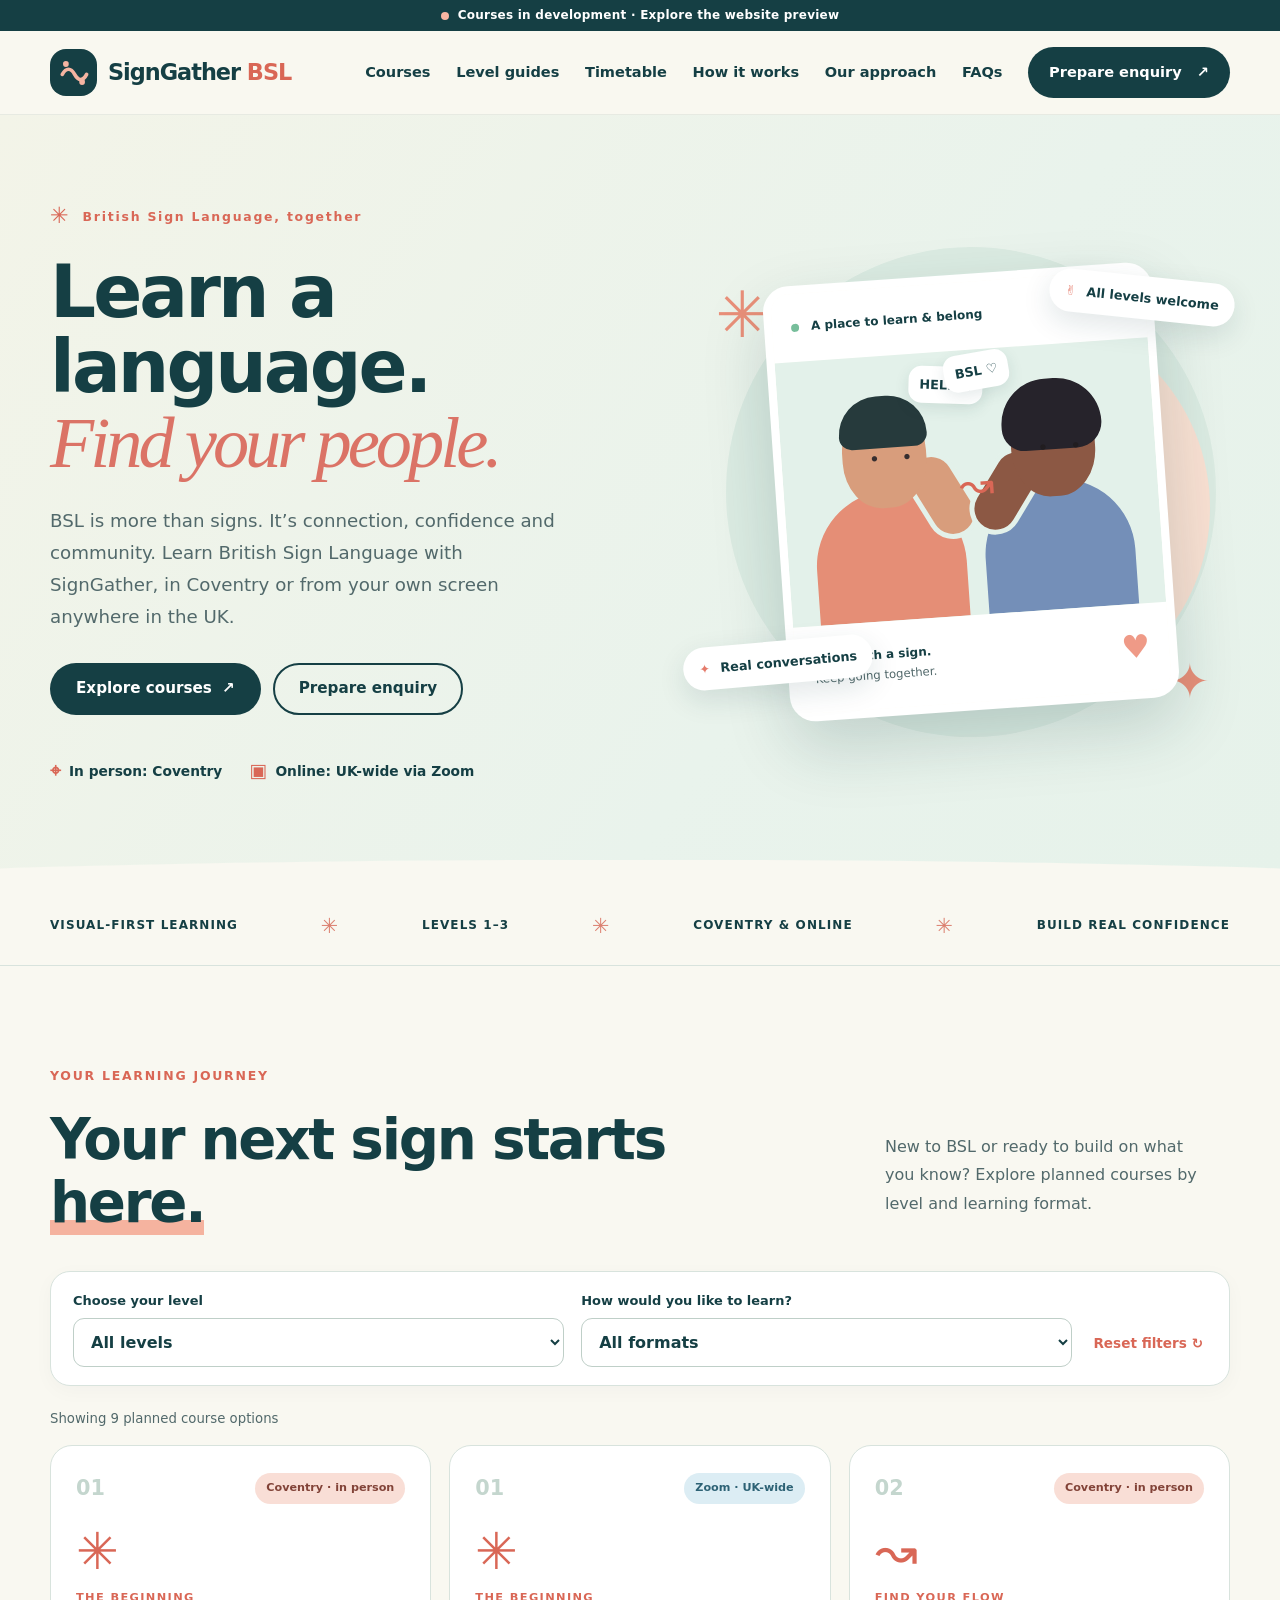
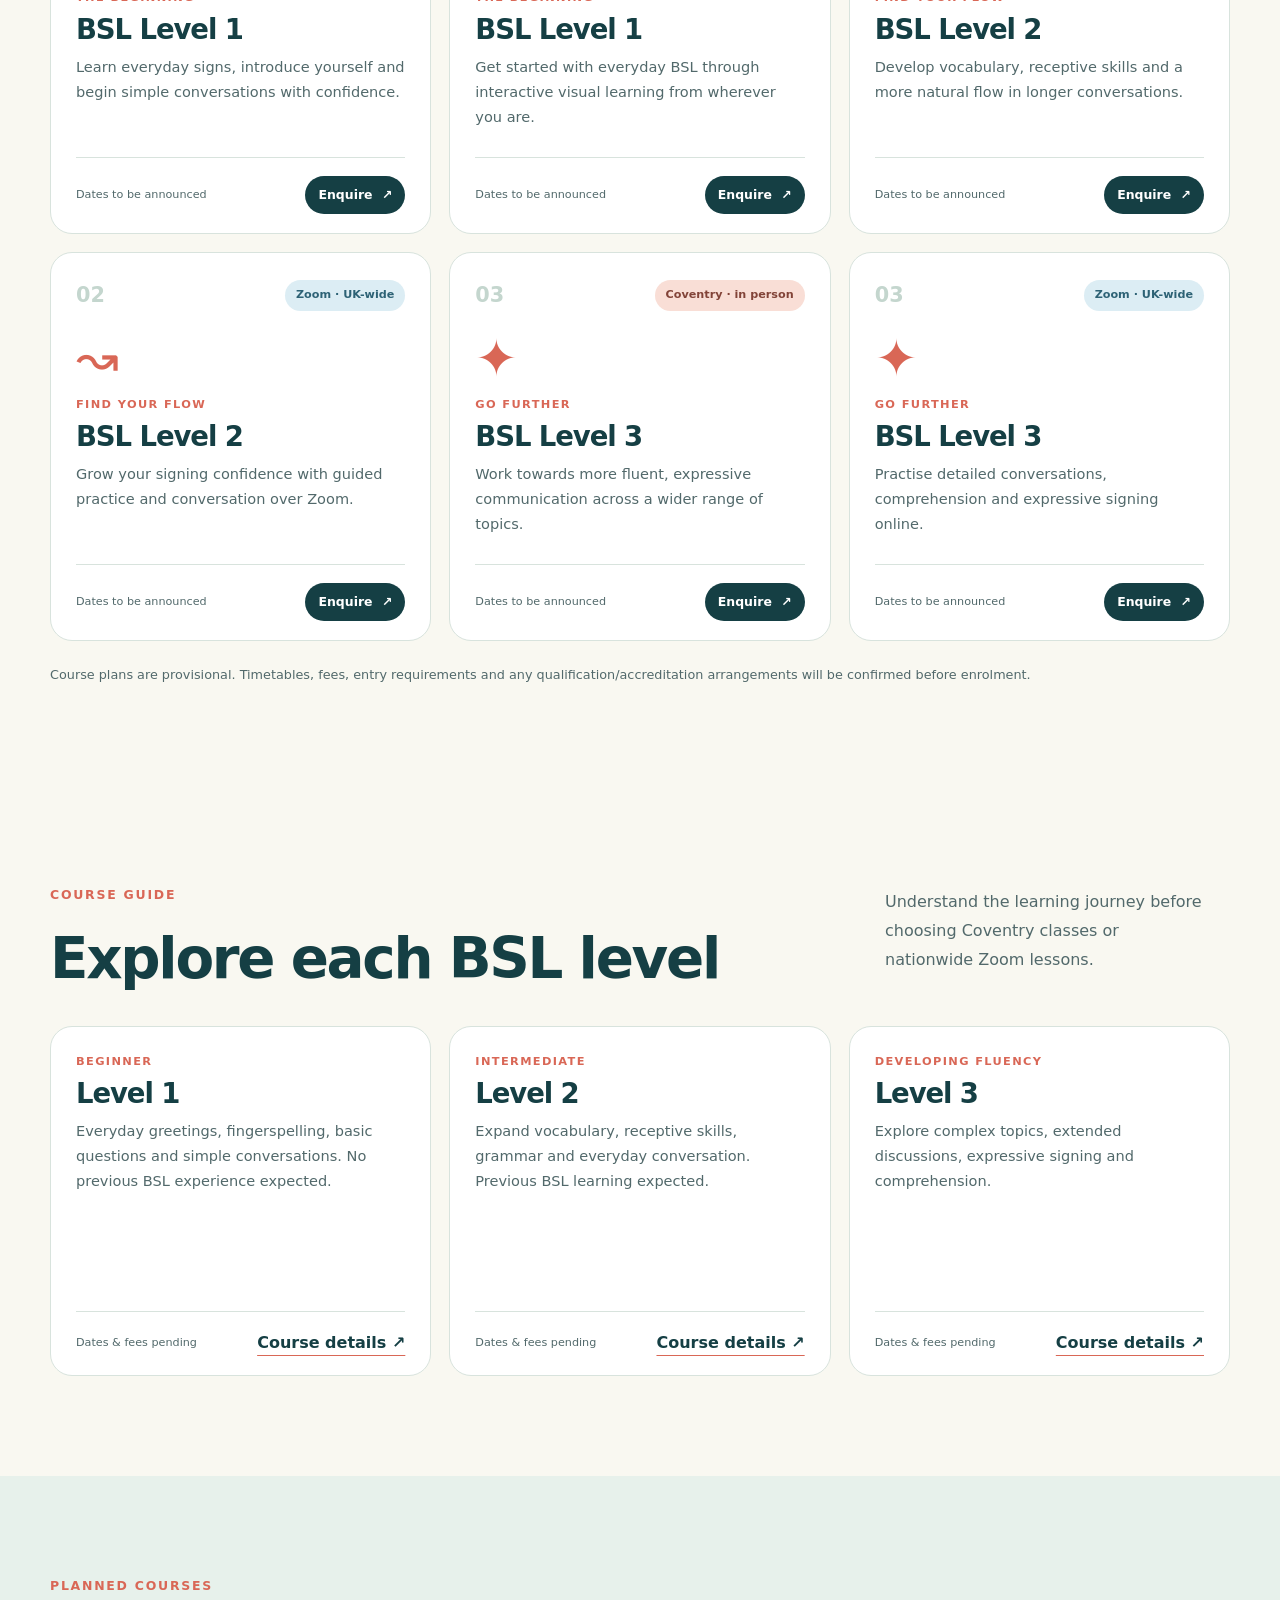
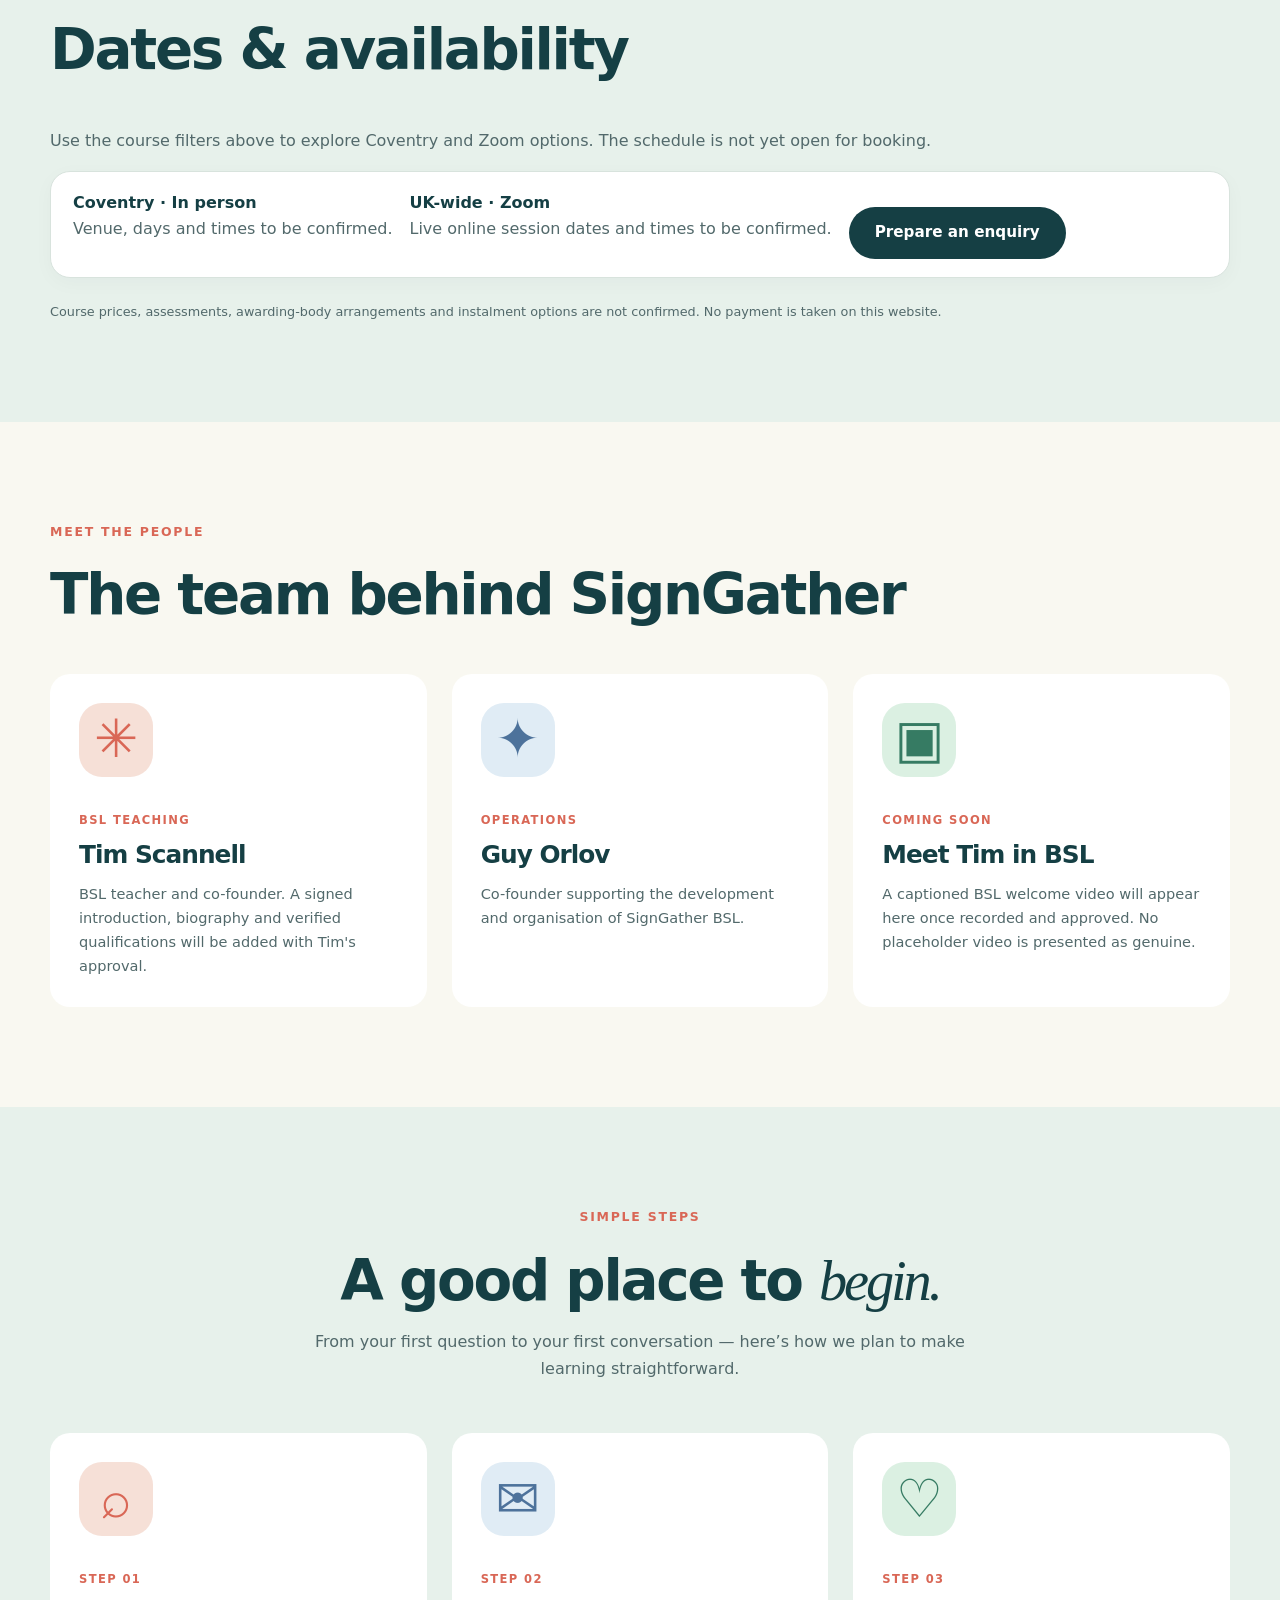
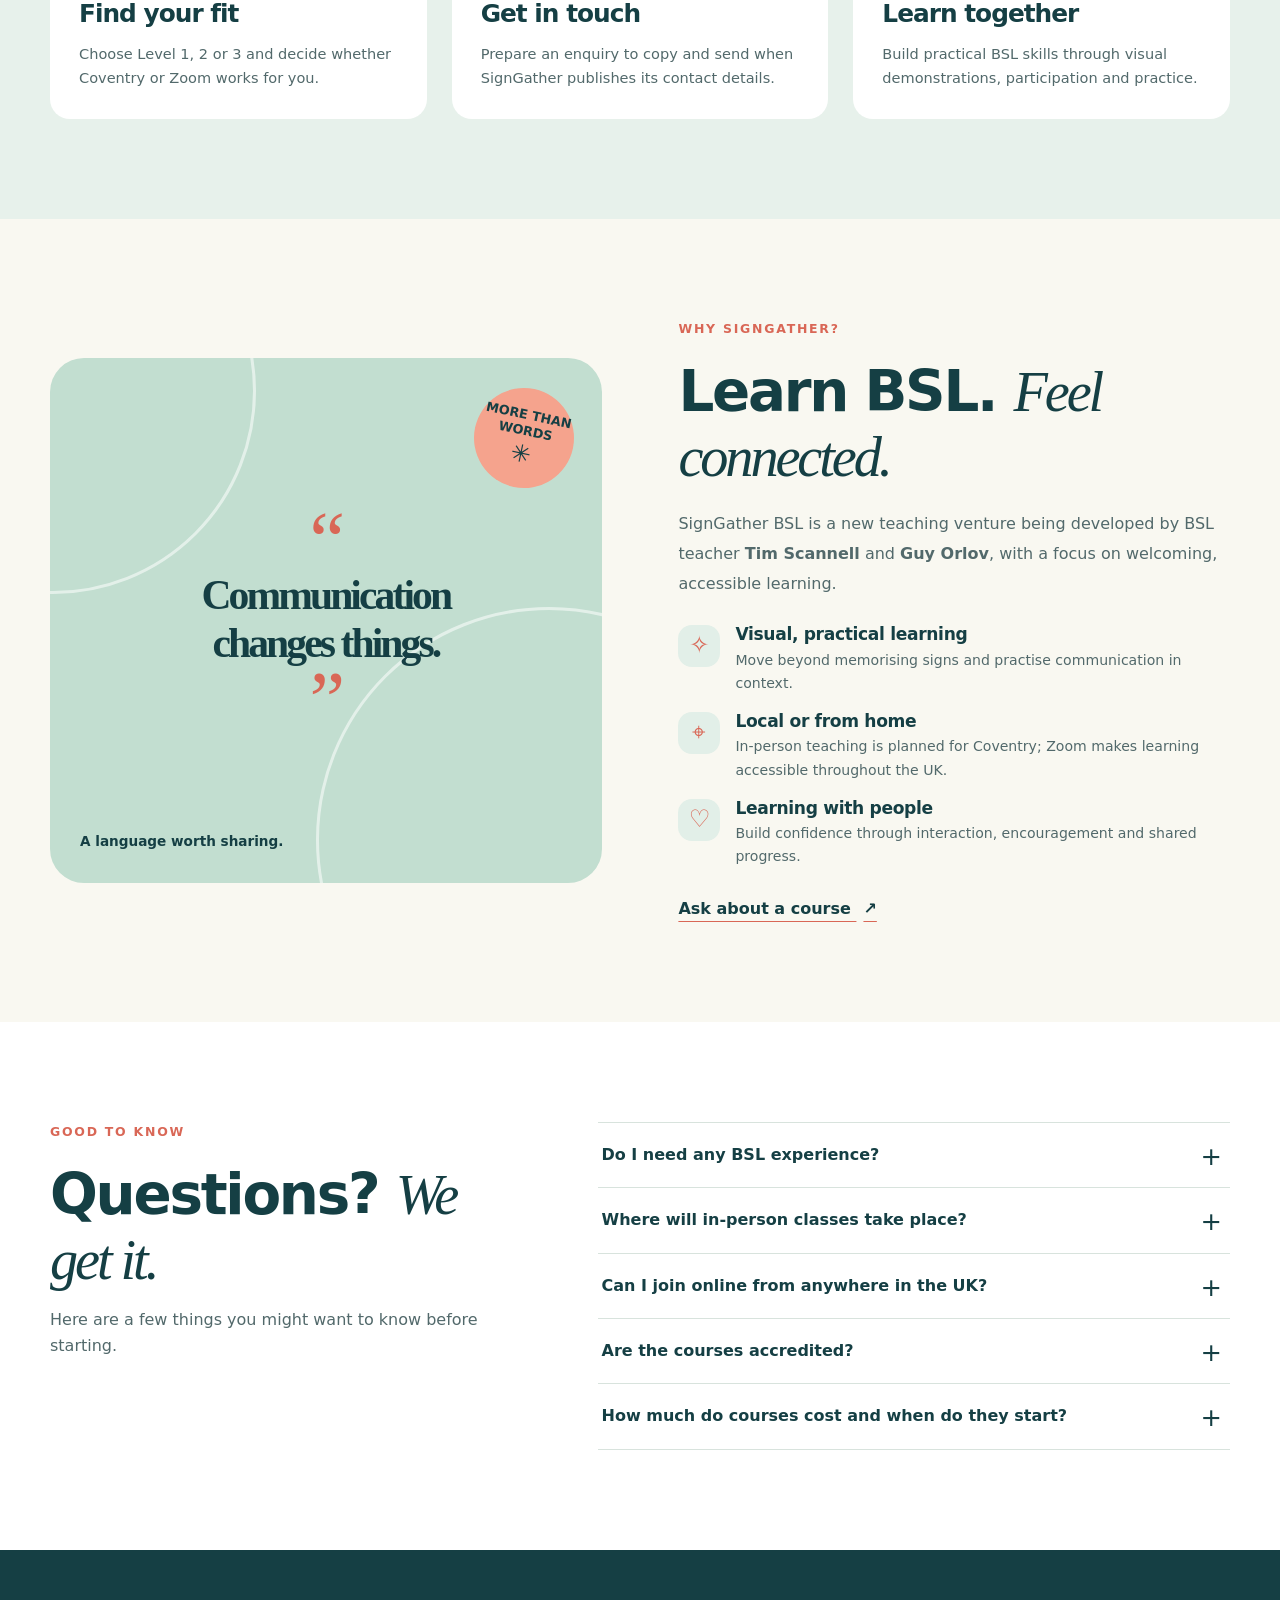
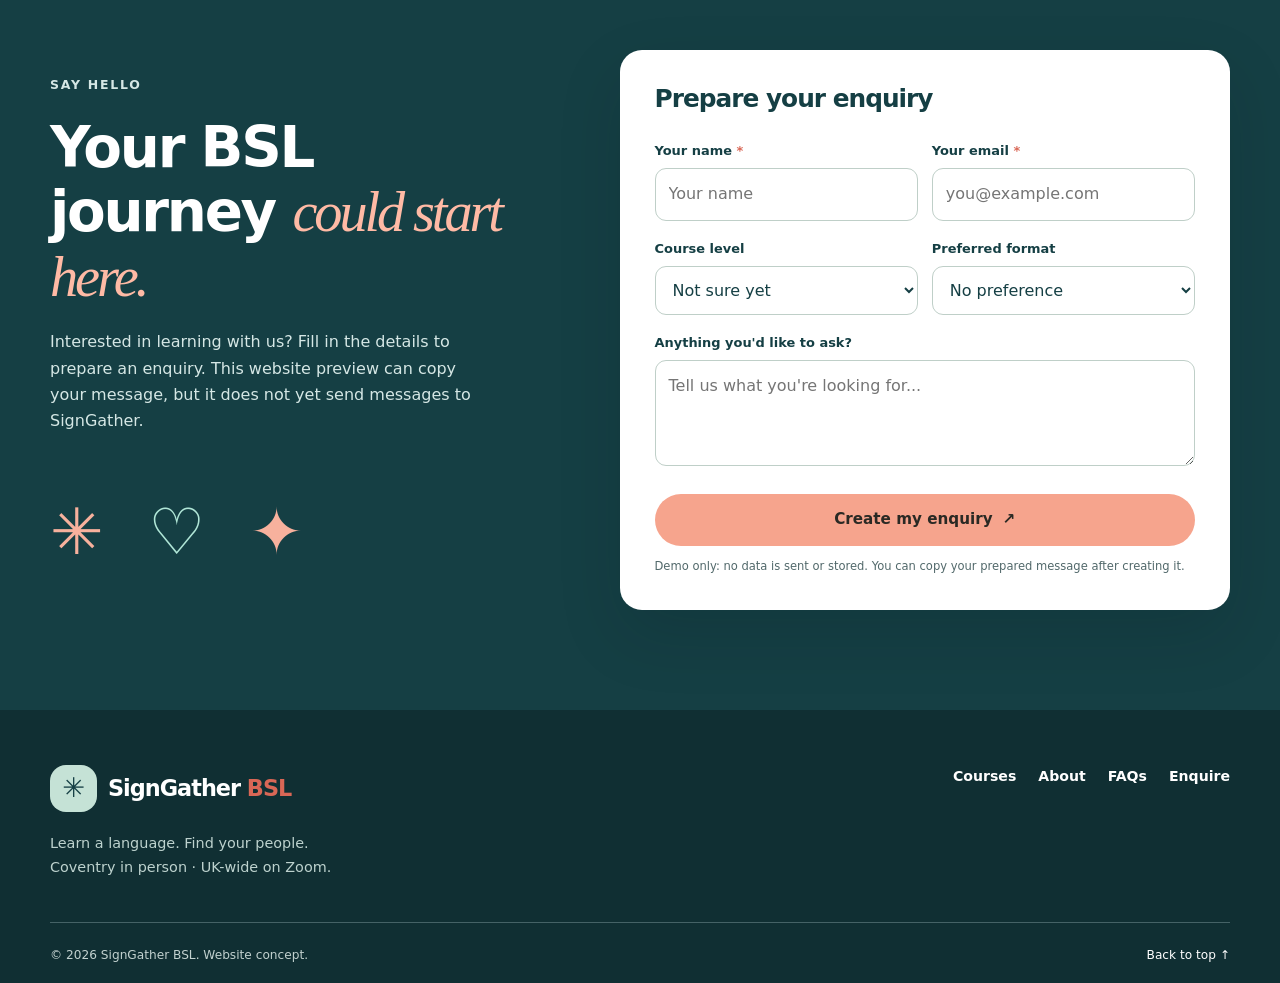
==== commit a2c68d2e: "Add course guides, schedule preview and teacher introductions" ====
--- a/index.html
+++ b/index.html
@@ -28,7 +28,7 @@
       <button type="button" class="menu-toggle" aria-expanded="false" aria-controls="main-navigation" aria-label="Open navigation"><span></span><span></span><span></span></button>
       <nav id="main-navigation" class="main-nav" aria-label="Main navigation">
         <a href="#courses">Courses</a>
-        <a href="#how-it-works">How it works</a>
+        <a href="#course-guide">Level guides</a><a href="#timetable">Timetable</a><a href="#how-it-works">How it works</a>
         <a href="#about">Our approach</a>
         <a href="#faq">FAQs</a>
         <a href="#enquire" class="nav-cta">Prepare enquiry <span aria-hidden="true">↗</span></a>
@@ -125,6 +125,10 @@
       </div>
     </section>
 
+
+    <section class="section" id="course-guide" aria-labelledby="guide-heading"><div class="container"><div class="section-heading"><div><p class="eyebrow">COURSE GUIDE</p><h2 id="guide-heading">Explore each BSL level</h2></div><p>Understand the learning journey before choosing Coventry classes or nationwide Zoom lessons.</p></div><div class="course-grid"><article class="course-card"><p class="card-category">BEGINNER</p><h3>Level 1</h3><p>Everyday greetings, fingerspelling, basic questions and simple conversations. No previous BSL experience expected.</p><div class="card-footer"><span>Dates & fees pending</span><a class="text-link" href="level-1.html">Course details ↗</a></div></article><article class="course-card"><p class="card-category">INTERMEDIATE</p><h3>Level 2</h3><p>Expand vocabulary, receptive skills, grammar and everyday conversation. Previous BSL learning expected.</p><div class="card-footer"><span>Dates & fees pending</span><a class="text-link" href="level-2.html">Course details ↗</a></div></article><article class="course-card"><p class="card-category">DEVELOPING FLUENCY</p><h3>Level 3</h3><p>Explore complex topics, extended discussions, expressive signing and comprehension.</p><div class="card-footer"><span>Dates & fees pending</span><a class="text-link" href="level-3.html">Course details ↗</a></div></article></div></div></section>
+    <section class="section steps-section" id="timetable" aria-labelledby="timetable-heading"><div class="container"><p class="eyebrow">PLANNED COURSES</p><h2 id="timetable-heading">Dates & availability</h2><p>Use the course filters above to explore Coventry and Zoom options. The schedule is not yet open for booking.</p><div class="filter-bar"><div><strong>Coventry · In person</strong><p>Venue, days and times to be confirmed.</p></div><div><strong>UK-wide · Zoom</strong><p>Live online session dates and times to be confirmed.</p></div><a class="button button-dark" href="#enquire">Prepare an enquiry</a></div><p class="small-print">Course prices, assessments, awarding-body arrangements and instalment options are not confirmed. No payment is taken on this website.</p></div></section>
+    <section class="section" id="meet-the-team" aria-labelledby="team-heading"><div class="container"><p class="eyebrow">MEET THE PEOPLE</p><h2 id="team-heading">The team behind SignGather</h2><div class="steps-grid"><article class="step"><div class="step-icon" aria-hidden="true">✳</div><span class="step-index">BSL TEACHING</span><h3>Tim Scannell</h3><p>BSL teacher and co-founder. A signed introduction, biography and verified qualifications will be added with Tim's approval.</p></article><article class="step"><div class="step-icon" aria-hidden="true">✦</div><span class="step-index">OPERATIONS</span><h3>Guy Orlov</h3><p>Co-founder supporting the development and organisation of SignGather BSL.</p></article><article class="step"><div class="step-icon" aria-hidden="true">▣</div><span class="step-index">COMING SOON</span><h3>Meet Tim in BSL</h3><p>A captioned BSL welcome video will appear here once recorded and approved. No placeholder video is presented as genuine.</p></article></div></div></section>
     <section class="section steps-section" id="how-it-works" aria-labelledby="steps-heading">
       <div class="container">
         <div class="centered-heading"><p class="eyebrow">SIMPLE STEPS</p><h2 id="steps-heading">A good place to <em>begin.</em></h2><p>From your first question to your first conversation — here’s how we plan to make learning straightforward.</p></div>
